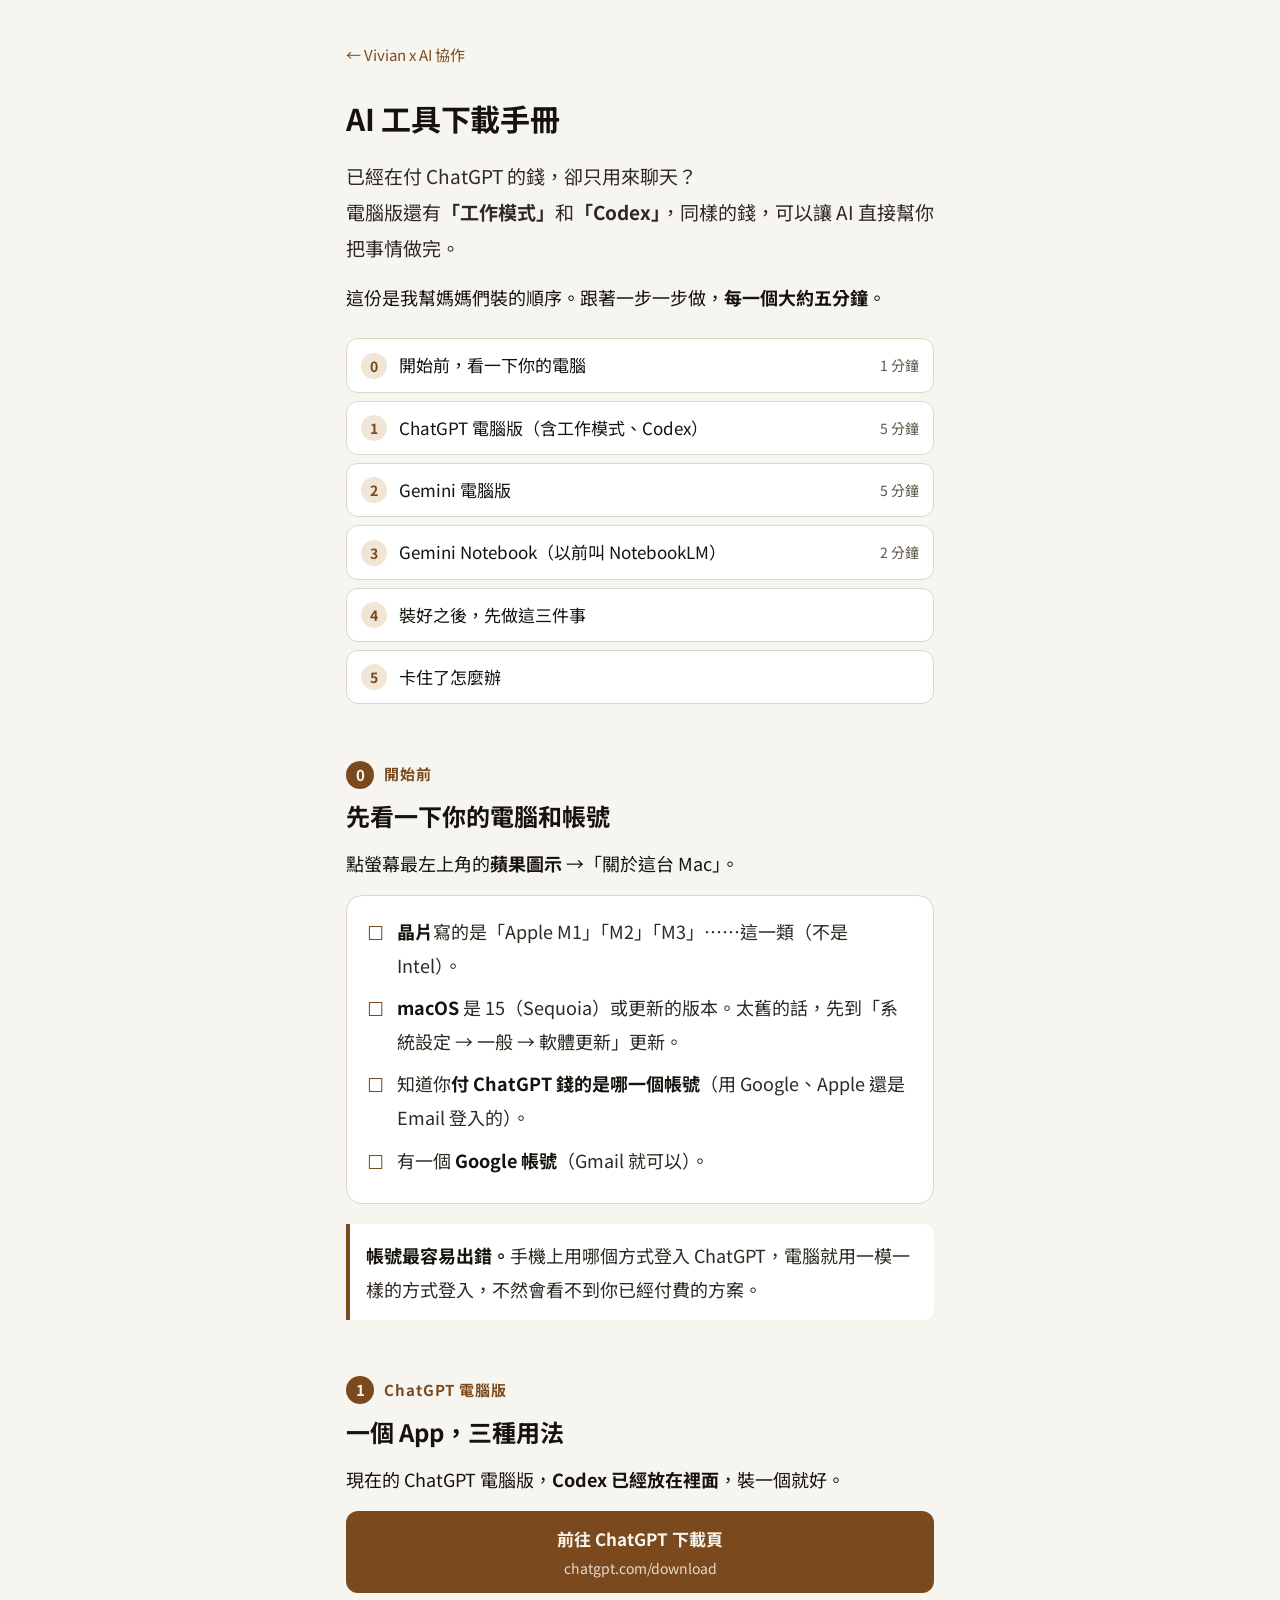
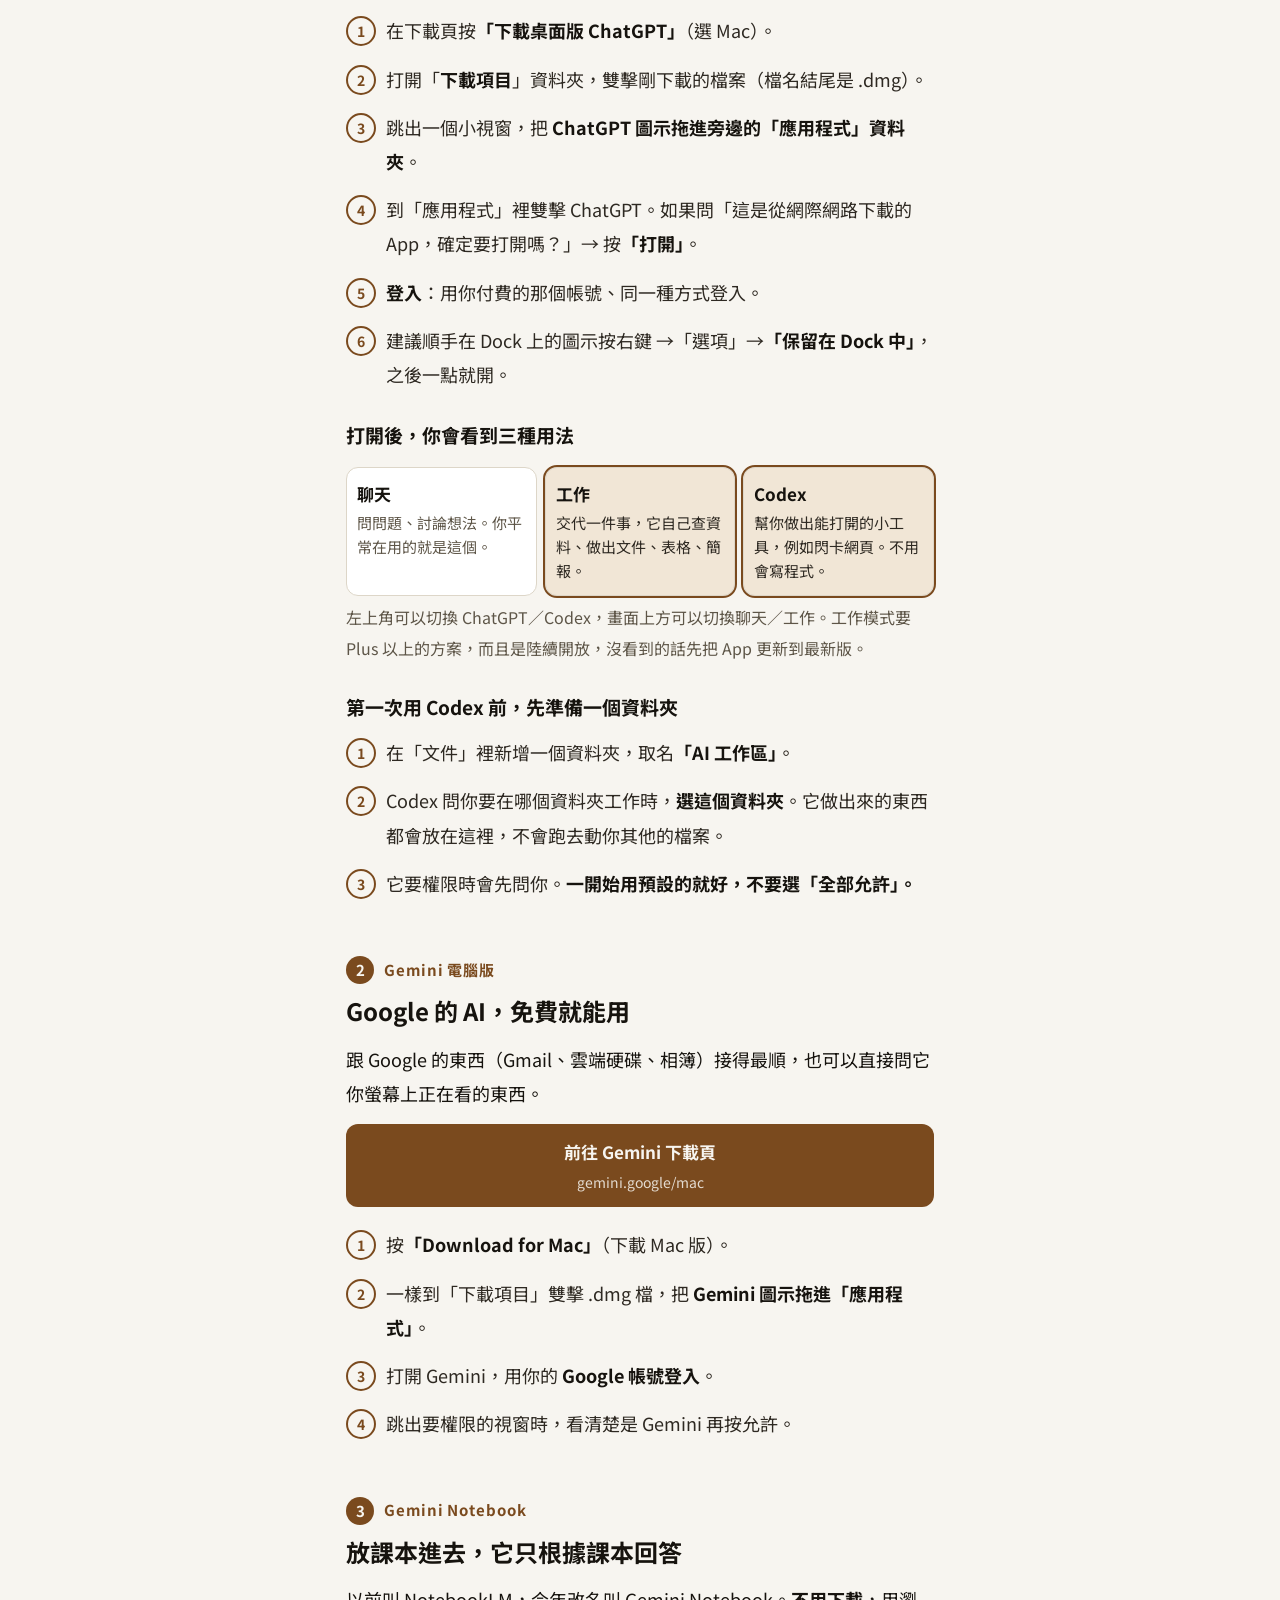
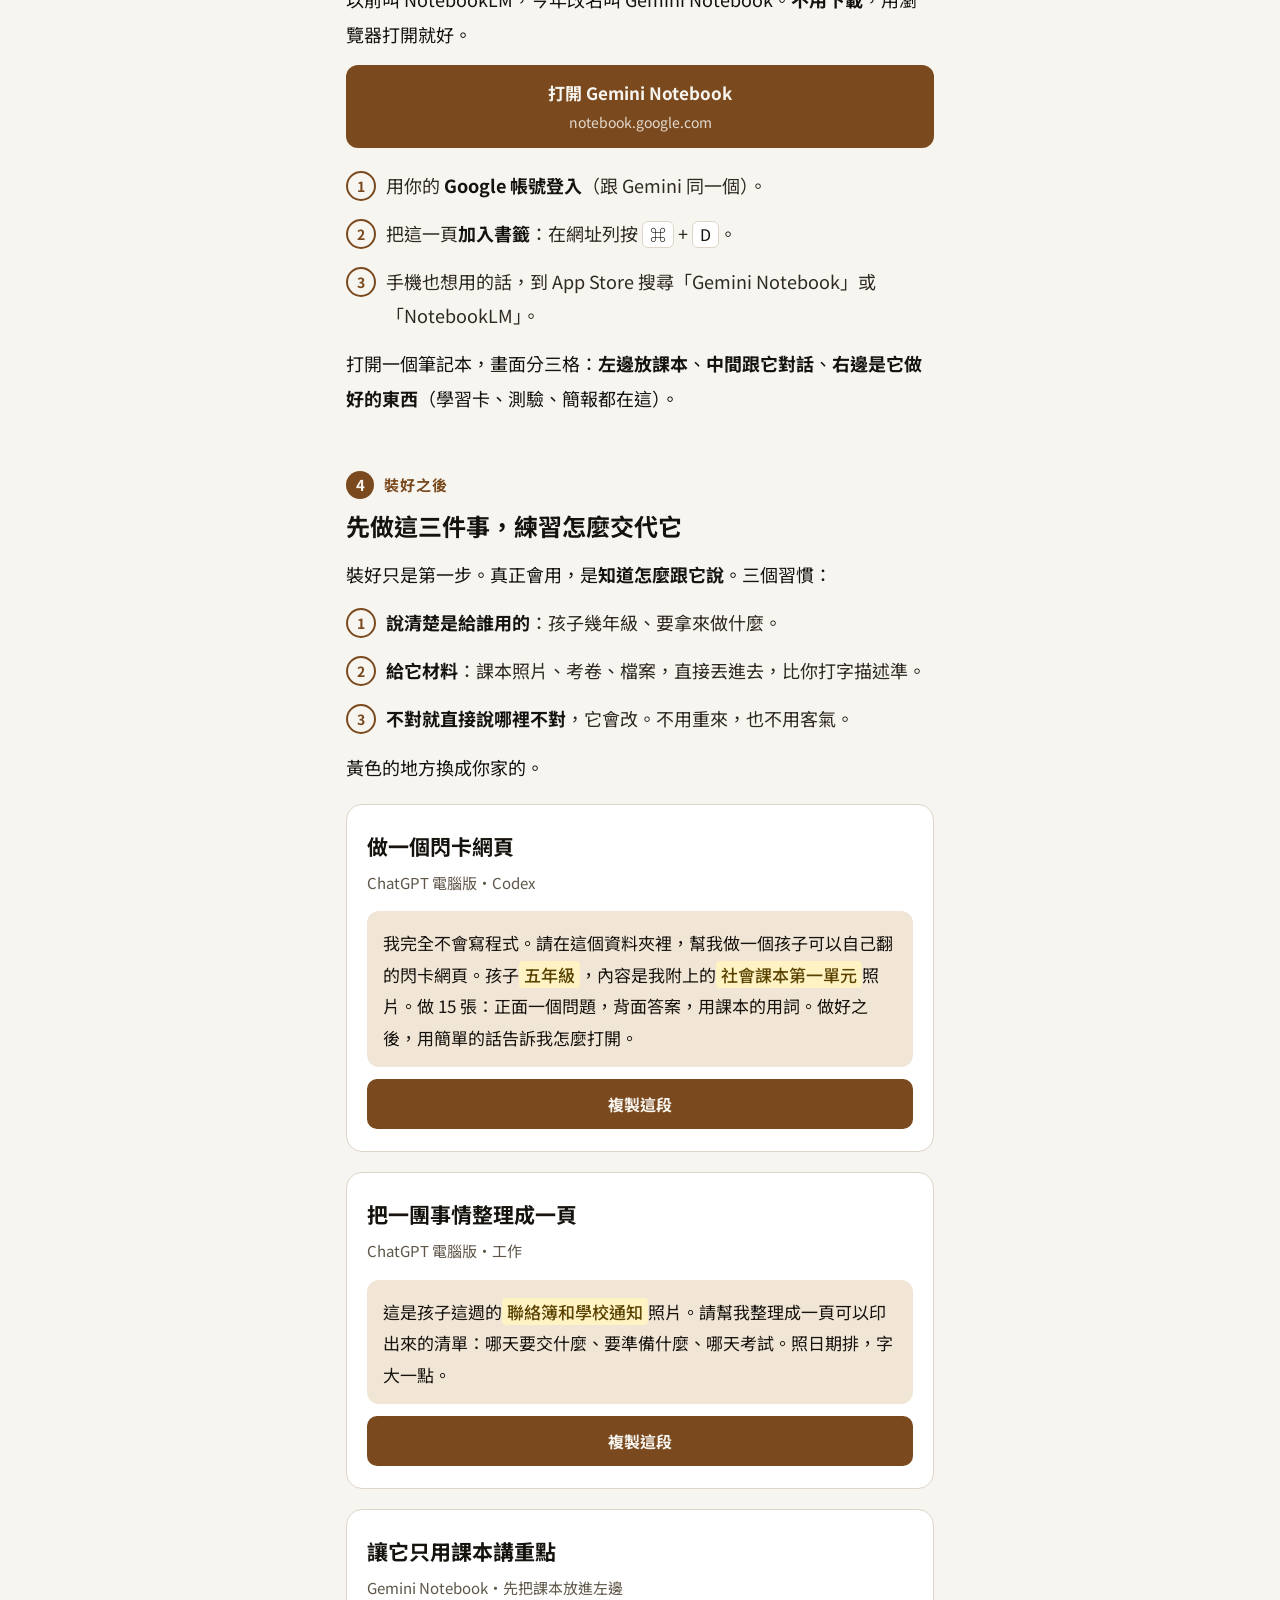
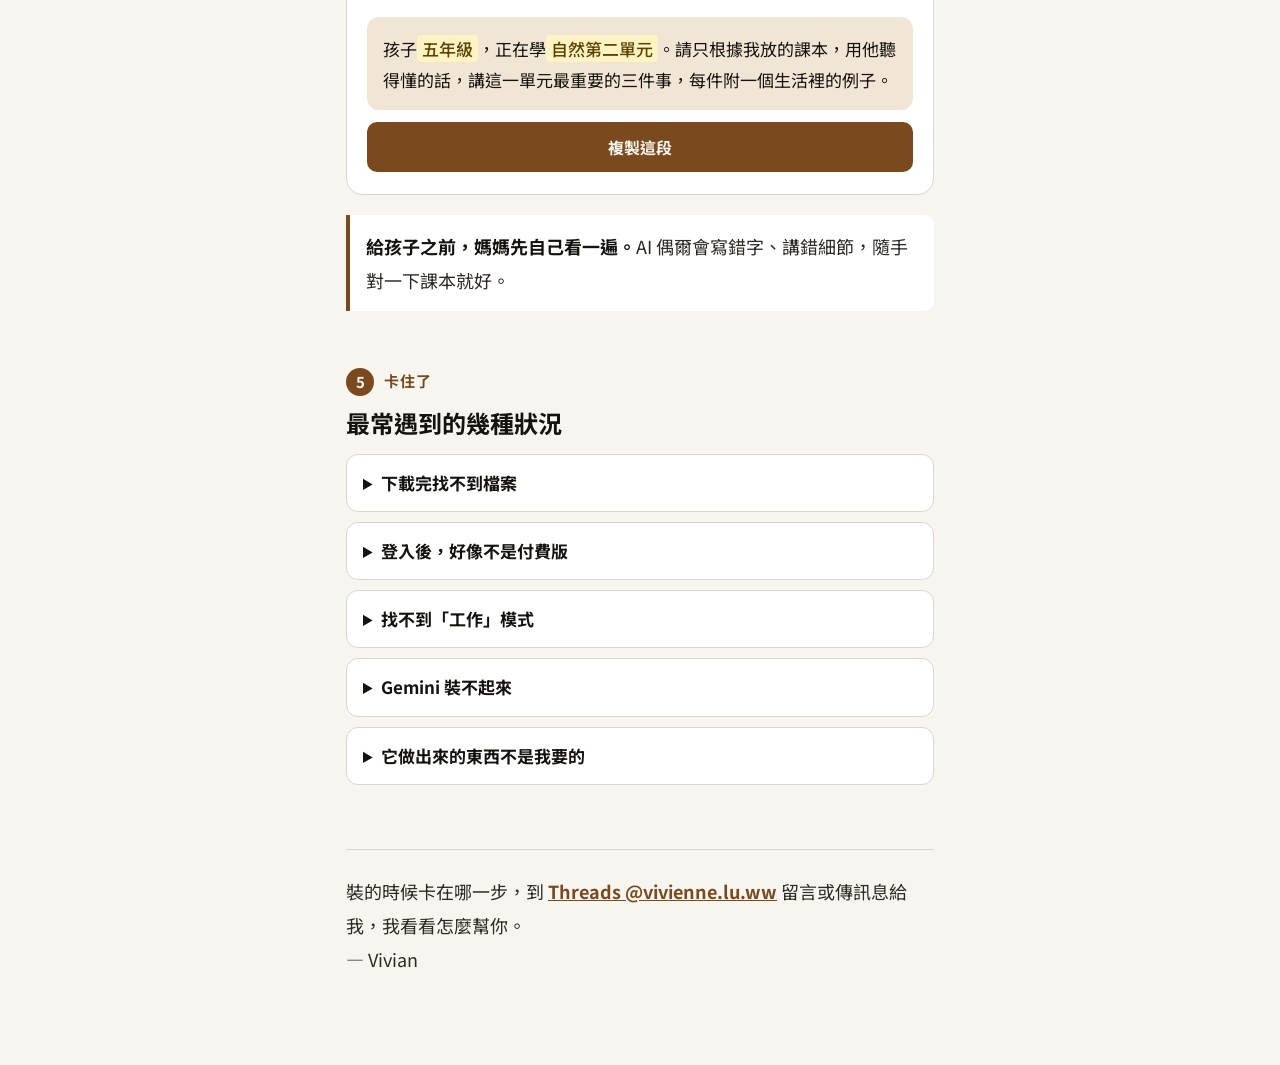
==== ai-setup/index.html @ 81c34aac "AI 工具下載手冊：新頁面，首頁加入口 Co-Authored-By: Claude Opus 5.5 <noreply@anthropic.com>" ====
<!doctype html>
<html lang="zh-Hant">
<head>
<meta charset="utf-8">
<meta name="viewport" content="width=device-width,initial-scale=1">
<title>AI 工具下載手冊</title>
<meta name="description" content="已經訂閱 ChatGPT，卻只用在聊天？一步一步把 ChatGPT 電腦版（工作模式、Codex）、Gemini、Gemini Notebook 裝好，附裝好後第一件可以做的事。">
<link rel="preconnect" href="https://fonts.googleapis.com">
<link rel="preconnect" href="https://fonts.gstatic.com" crossorigin>
<link rel="stylesheet" href="https://fonts.googleapis.com/css2?family=Noto+Sans+TC:wght@400;500;700&display=swap">
<style>
  :root{
    --paper:#F7F5F0; --surface:#FFFFFF; --ink:#16130E; --ink-2:#2E2922;
    --muted:#5E5648; --rule:#DDD6C8; --accent:#7A4A1E; --accent-soft:#F1E6D6;
    --blank:#FFF3C4; --blank-ink:#5A4300;
  }
  @media (prefers-color-scheme: dark){
    :root{ --paper:#14120E; --surface:#1E1B15; --ink:#F4EFE6; --ink-2:#E2DACB;
      --muted:#B3A995; --rule:#3A342A; --accent:#E2AE6E; --accent-soft:#2C251B;
      --blank:#4A3B10; --blank-ink:#FFE7A0; }
  }
  *{box-sizing:border-box}
  body{margin:0;background:var(--paper);color:var(--ink);
    font-family:"Noto Sans TC","PingFang TC",system-ui,sans-serif;
    font-weight:400;font-size:18px;line-height:1.9;-webkit-font-smoothing:antialiased}
  .wrap{max-width:620px;margin:0 auto;padding:36px 16px 88px}
  .back{display:inline-block;font-size:15px;color:var(--accent);text-decoration:none;margin-bottom:28px}

  h1{font-size:30px;font-weight:700;line-height:1.35;margin:0 0 20px;letter-spacing:-.01em}
  p{margin:0 0 14px}
  .lede{font-size:19px;color:var(--ink-2)}

  /* 目錄 */
  .toc{list-style:none;margin:24px 0 0;padding:0;display:grid;gap:8px}
  .toc a{display:flex;gap:12px;align-items:center;text-decoration:none;color:var(--ink);
    background:var(--surface);border:1px solid var(--rule);border-radius:12px;padding:10px 14px;font-size:17px}
  .toc a span{flex:0 0 auto;display:inline-grid;place-items:center;width:26px;height:26px;border-radius:50%;
    background:var(--accent-soft);color:var(--accent);font-size:14px;font-weight:700}
  .toc small{color:var(--muted);font-size:14px;margin-left:auto;white-space:nowrap}

  .part{margin-top:56px;scroll-margin-top:16px}
  .part-label{display:flex;align-items:center;gap:10px;font-size:15px;font-weight:700;
    color:var(--accent);letter-spacing:.06em;margin-bottom:10px}
  .part-label .n{display:inline-grid;place-items:center;width:28px;height:28px;border-radius:50%;
    background:var(--accent);color:var(--paper);font-size:15px;letter-spacing:0}
  h2{font-size:24px;font-weight:700;line-height:1.4;margin:0 0 14px}
  h3{font-size:19px;font-weight:700;margin:26px 0 10px}

  .steps{list-style:none;margin:0;padding:0;counter-reset:s}
  .steps li{position:relative;padding-left:40px;margin-bottom:14px;color:var(--ink-2)}
  .steps li::before{counter-increment:s;content:counter(s);position:absolute;left:0;top:3px;
    width:26px;height:26px;border-radius:50%;border:2px solid var(--accent);color:var(--accent);
    font-size:14px;font-weight:700;display:grid;place-items:center;line-height:1}
  .steps b{color:var(--ink)}
  .key{display:inline-block;background:var(--surface);border:1px solid var(--rule);border-radius:6px;
    padding:0 7px;font-size:16px;line-height:1.6;color:var(--ink)}

  .dl{display:block;text-align:center;text-decoration:none;font-size:17px;font-weight:700;
    color:var(--paper);background:var(--accent);border-radius:12px;padding:12px 14px;margin:6px 0 20px}
  .dl small{display:block;font-weight:400;font-size:14px;opacity:.85}
  .dl:focus-visible{outline:3px solid var(--ink);outline-offset:2px}

  .check{background:var(--surface);border:1px solid var(--rule);border-radius:16px;padding:18px 20px}
  .check ul{margin:0;padding:0;list-style:none}
  .check li{position:relative;padding-left:30px;margin-bottom:8px;color:var(--ink-2)}
  .check li::before{content:"☐";position:absolute;left:0;top:0;color:var(--accent);font-size:19px}
  .check b{color:var(--ink)}

  /* 三種模式 */
  .modes{display:grid;grid-template-columns:repeat(3,1fr);gap:8px;margin:14px 0 6px}
  .modes div{background:var(--surface);border:1px solid var(--rule);border-radius:12px;padding:12px 10px;
    font-size:15px;line-height:1.6;color:var(--muted)}
  .modes b{display:block;font-size:17px;color:var(--ink);margin-bottom:4px}
  .modes .hot{outline:2px solid var(--accent);background:var(--accent-soft);color:var(--ink-2)}
  @media (max-width:520px){ .modes{grid-template-columns:1fr} }

  /* 哪個做什麼 */
  .which{width:100%;border-collapse:collapse;font-size:16px;line-height:1.6;margin-top:6px}
  .which th,.which td{text-align:left;vertical-align:top;padding:10px 8px;border-bottom:1px solid var(--rule)}
  .which th{white-space:nowrap;color:var(--ink);font-weight:700;width:34%}
  .which td{color:var(--ink-2)}

  .task{background:var(--surface);border:1px solid var(--rule);border-radius:16px;padding:22px 20px;margin-top:20px}
  .task h3{margin:0 0 2px;font-size:21px}
  .where{font-size:15px;color:var(--muted);margin:0 0 14px}
  .prompt{background:var(--accent-soft);border-radius:12px;padding:16px 16px 14px;margin:6px 0 0;
    font-size:17px;line-height:1.85;color:var(--ink)}
  .prompt .blank{background:var(--blank);color:var(--blank-ink);border-radius:4px;padding:1px 5px;font-weight:500}
  .copy{display:block;width:100%;margin-top:12px;font:inherit;font-size:16px;font-weight:700;
    color:var(--paper);background:var(--accent);border:0;border-radius:10px;padding:10px 14px;cursor:pointer}
  .copy:focus-visible{outline:3px solid var(--ink);outline-offset:2px}

  .tip{border-left:4px solid var(--accent);background:var(--surface);border-radius:0 10px 10px 0;
    padding:14px 16px;margin-top:20px;color:var(--ink-2)}
  .tip b{color:var(--ink)}

  details{background:var(--surface);border:1px solid var(--rule);border-radius:12px;padding:12px 16px;margin-top:10px}
  summary{cursor:pointer;font-weight:700;color:var(--ink);font-size:17px}
  details p{margin:10px 0 2px;color:var(--ink-2);font-size:17px}

  footer{margin-top:64px;padding-top:24px;border-top:1px solid var(--rule);color:var(--ink-2)}
  footer a{color:var(--accent);font-weight:700}
</style>
</head>
<body>
<div class="wrap">

  <a class="back" href="../">← Vivian x AI 協作</a>

  <h1>AI 工具下載手冊</h1>
  <p class="lede">已經在付 ChatGPT 的錢，卻只用來聊天？<br>電腦版還有<b>「工作模式」</b>和<b>「Codex」</b>，同樣的錢，可以讓 AI 直接幫你把事情做完。</p>
  <p>這份是我幫媽媽們裝的順序。跟著一步一步做，<b>每一個大約五分鐘</b>。</p>

  <ul class="toc">
    <li><a href="#check"><span>0</span>開始前，看一下你的電腦<small>1 分鐘</small></a></li>
    <li><a href="#chatgpt"><span>1</span>ChatGPT 電腦版（含工作模式、Codex）<small>5 分鐘</small></a></li>
    <li><a href="#gemini"><span>2</span>Gemini 電腦版<small>5 分鐘</small></a></li>
    <li><a href="#notebook"><span>3</span>Gemini Notebook（以前叫 NotebookLM）<small>2 分鐘</small></a></li>
    <li><a href="#first"><span>4</span>裝好之後，先做這三件事</a></li>
    <li><a href="#stuck"><span>5</span>卡住了怎麼辦</a></li>
  </ul>

  <!-- 0 -->
  <section class="part" id="check">
    <div class="part-label"><span class="n">0</span>開始前</div>
    <h2>先看一下你的電腦和帳號</h2>
    <p>點螢幕最左上角的<b>蘋果圖示</b> →「關於這台 Mac」。</p>
    <div class="check">
      <ul>
        <li><b>晶片</b>寫的是「Apple M1」「M2」「M3」⋯⋯這一類（不是 Intel）。</li>
        <li><b>macOS</b> 是 15（Sequoia）或更新的版本。太舊的話，先到「系統設定 → 一般 → 軟體更新」更新。</li>
        <li>知道你<b>付 ChatGPT 錢的是哪一個帳號</b>（用 Google、Apple 還是 Email 登入的）。</li>
        <li>有一個 <b>Google 帳號</b>（Gmail 就可以）。</li>
      </ul>
    </div>
    <div class="tip"><b>帳號最容易出錯。</b>手機上用哪個方式登入 ChatGPT，電腦就用一模一樣的方式登入，不然會看不到你已經付費的方案。</div>
  </section>

  <!-- 1 -->
  <section class="part" id="chatgpt">
    <div class="part-label"><span class="n">1</span>ChatGPT 電腦版</div>
    <h2>一個 App，三種用法</h2>
    <p>現在的 ChatGPT 電腦版，<b>Codex 已經放在裡面</b>，裝一個就好。</p>
    <a class="dl" href="https://chatgpt.com/download" target="_blank" rel="noopener">前往 ChatGPT 下載頁<small>chatgpt.com/download</small></a>
    <ol class="steps">
      <li>在下載頁按<b>「下載桌面版 ChatGPT」</b>（選 Mac）。</li>
      <li>打開「<b>下載項目</b>」資料夾，雙擊剛下載的檔案（檔名結尾是 .dmg）。</li>
      <li>跳出一個小視窗，把 <b>ChatGPT 圖示拖進旁邊的「應用程式」資料夾</b>。</li>
      <li>到「應用程式」裡雙擊 ChatGPT。如果問「這是從網際網路下載的 App，確定要打開嗎？」→ 按<b>「打開」</b>。</li>
      <li><b>登入</b>：用你付費的那個帳號、同一種方式登入。</li>
      <li>建議順手在 Dock 上的圖示按右鍵 →「選項」→<b>「保留在 Dock 中」</b>，之後一點就開。</li>
    </ol>

    <h3>打開後，你會看到三種用法</h3>
    <div class="modes">
      <div><b>聊天</b>問問題、討論想法。你平常在用的就是這個。</div>
      <div class="hot"><b>工作</b>交代一件事，它自己查資料、做出文件、表格、簡報。</div>
      <div class="hot"><b>Codex</b>幫你做出能打開的小工具，例如閃卡網頁。不用會寫程式。</div>
    </div>
    <p style="font-size:16px;color:var(--muted)">左上角可以切換 ChatGPT／Codex，畫面上方可以切換聊天／工作。工作模式要 Plus 以上的方案，而且是陸續開放，沒看到的話先把 App 更新到最新版。</p>

    <h3>第一次用 Codex 前，先準備一個資料夾</h3>
    <ol class="steps">
      <li>在「文件」裡新增一個資料夾，取名<b>「AI 工作區」</b>。</li>
      <li>Codex 問你要在哪個資料夾工作時，<b>選這個資料夾</b>。它做出來的東西都會放在這裡，不會跑去動你其他的檔案。</li>
      <li>它要權限時會先問你。<b>一開始用預設的就好，不要選「全部允許」。</b></li>
    </ol>
  </section>

  <!-- 2 -->
  <section class="part" id="gemini">
    <div class="part-label"><span class="n">2</span>Gemini 電腦版</div>
    <h2>Google 的 AI，免費就能用</h2>
    <p>跟 Google 的東西（Gmail、雲端硬碟、相簿）接得最順，也可以直接問它你螢幕上正在看的東西。</p>
    <a class="dl" href="https://gemini.google/mac" target="_blank" rel="noopener">前往 Gemini 下載頁<small>gemini.google/mac</small></a>
    <ol class="steps">
      <li>按<b>「Download for Mac」</b>（下載 Mac 版）。</li>
      <li>一樣到「下載項目」雙擊 .dmg 檔，把 <b>Gemini 圖示拖進「應用程式」</b>。</li>
      <li>打開 Gemini，用你的 <b>Google 帳號登入</b>。</li>
      <li>跳出要權限的視窗時，看清楚是 Gemini 再按允許。</li>
    </ol>
  </section>

  <!-- 3 -->
  <section class="part" id="notebook">
    <div class="part-label"><span class="n">3</span>Gemini Notebook</div>
    <h2>放課本進去，它只根據課本回答</h2>
    <p>以前叫 NotebookLM，今年改名叫 Gemini Notebook。<b>不用下載</b>，用瀏覽器打開就好。</p>
    <a class="dl" href="https://notebook.google.com" target="_blank" rel="noopener">打開 Gemini Notebook<small>notebook.google.com</small></a>
    <ol class="steps">
      <li>用你的 <b>Google 帳號登入</b>（跟 Gemini 同一個）。</li>
      <li>把這一頁<b>加入書籤</b>：在網址列按 <span class="key">⌘</span> + <span class="key">D</span>。</li>
      <li>手機也想用的話，到 App Store 搜尋「Gemini Notebook」或「NotebookLM」。</li>
    </ol>
    <p>打開一個筆記本，畫面分三格：<b>左邊放課本</b>、<b>中間跟它對話</b>、<b>右邊是它做好的東西</b>（學習卡、測驗、簡報都在這）。</p>
  </section>

  <!-- 4 -->
  <section class="part" id="first">
    <div class="part-label"><span class="n">4</span>裝好之後</div>
    <h2>先做這三件事，練習怎麼交代它</h2>
    <p>裝好只是第一步。真正會用，是<b>知道怎麼跟它說</b>。三個習慣：</p>
    <ol class="steps">
      <li><b>說清楚是給誰用的</b>：孩子幾年級、要拿來做什麼。</li>
      <li><b>給它材料</b>：課本照片、考卷、檔案，直接丟進去，比你打字描述準。</li>
      <li><b>不對就直接說哪裡不對</b>，它會改。不用重來，也不用客氣。</li>
    </ol>
    <p>黃色的地方換成你家的。</p>

    <div class="task">
      <h3>做一個閃卡網頁</h3>
      <p class="where">ChatGPT 電腦版・Codex</p>
      <div class="prompt" id="p1">我完全不會寫程式。請在這個資料夾裡，幫我做一個孩子可以自己翻的閃卡網頁。孩子<span class="blank">五年級</span>，內容是我附上的<span class="blank">社會課本第一單元</span>照片。做 15 張：正面一個問題，背面答案，用課本的用詞。做好之後，用簡單的話告訴我怎麼打開。</div>
      <button class="copy" data-for="p1">複製這段</button>
    </div>

    <div class="task">
      <h3>把一團事情整理成一頁</h3>
      <p class="where">ChatGPT 電腦版・工作</p>
      <div class="prompt" id="p2">這是孩子這週的<span class="blank">聯絡簿和學校通知</span>照片。請幫我整理成一頁可以印出來的清單：哪天要交什麼、要準備什麼、哪天考試。照日期排，字大一點。</div>
      <button class="copy" data-for="p2">複製這段</button>
    </div>

    <div class="task">
      <h3>讓它只用課本講重點</h3>
      <p class="where">Gemini Notebook・先把課本放進左邊</p>
      <div class="prompt" id="p3">孩子<span class="blank">五年級</span>，正在學<span class="blank">自然第二單元</span>。請只根據我放的課本，用他聽得懂的話，講這一單元最重要的三件事，每件附一個生活裡的例子。</div>
      <button class="copy" data-for="p3">複製這段</button>
    </div>

    <div class="tip"><b>給孩子之前，媽媽先自己看一遍。</b>AI 偶爾會寫錯字、講錯細節，隨手對一下課本就好。</div>
  </section>

  <!-- 5 -->
  <section class="part" id="stuck">
    <div class="part-label"><span class="n">5</span>卡住了</div>
    <h2>最常遇到的幾種狀況</h2>

    <details>
      <summary>下載完找不到檔案</summary>
      <p>打開 Finder（Dock 最左邊那個笑臉），點左邊的「下載項目」，最上面那個就是。</p>
    </details>
    <details>
      <summary>登入後，好像不是付費版</summary>
      <p>八成是登入方式跟手機不一樣。先登出，用手機上同一種方式（Google／Apple／Email）重新登入。</p>
    </details>
    <details>
      <summary>找不到「工作」模式</summary>
      <p>工作模式要 Plus 以上的方案，而且是一批一批開放。先點螢幕最上方的「ChatGPT」→「檢查更新」，過幾天再看一次。</p>
    </details>
    <details>
      <summary>Gemini 裝不起來</summary>
      <p>回到第 0 步看一下：要 M 系列晶片、macOS 15 以上。不符合的話，先用網頁版 gemini.google.com，功能差不多。</p>
    </details>
    <details>
      <summary>它做出來的東西不是我要的</summary>
      <p>這很正常，不是你不會用。直接跟它說「哪裡不對、你想要什麼樣子」，通常改兩三次就對了。</p>
    </details>
  </section>

  <footer>
    裝的時候卡在哪一步，到 <a href="https://www.threads.com/@vivienne.lu.ww">Threads @vivienne.lu.ww</a> 留言或傳訊息給我，我看看怎麼幫你。<br>— Vivian
  </footer>

</div>
<script>
  document.querySelectorAll('.copy').forEach(function(b){
    b.addEventListener('click',function(){
      var text=document.getElementById(b.dataset.for).textContent.trim();
      var done=function(){b.textContent='已複製，去貼上吧';setTimeout(function(){b.textContent='複製這段'},1800)};
      if(navigator.clipboard){navigator.clipboard.writeText(text).then(done,function(){fallback(text);done()})}
      else{fallback(text);done()}
    });
  });
  function fallback(t){var a=document.createElement('textarea');a.value=t;document.body.appendChild(a);a.select();
    try{document.execCommand('copy')}catch(e){}a.remove()}
</script>
</body>
</html>
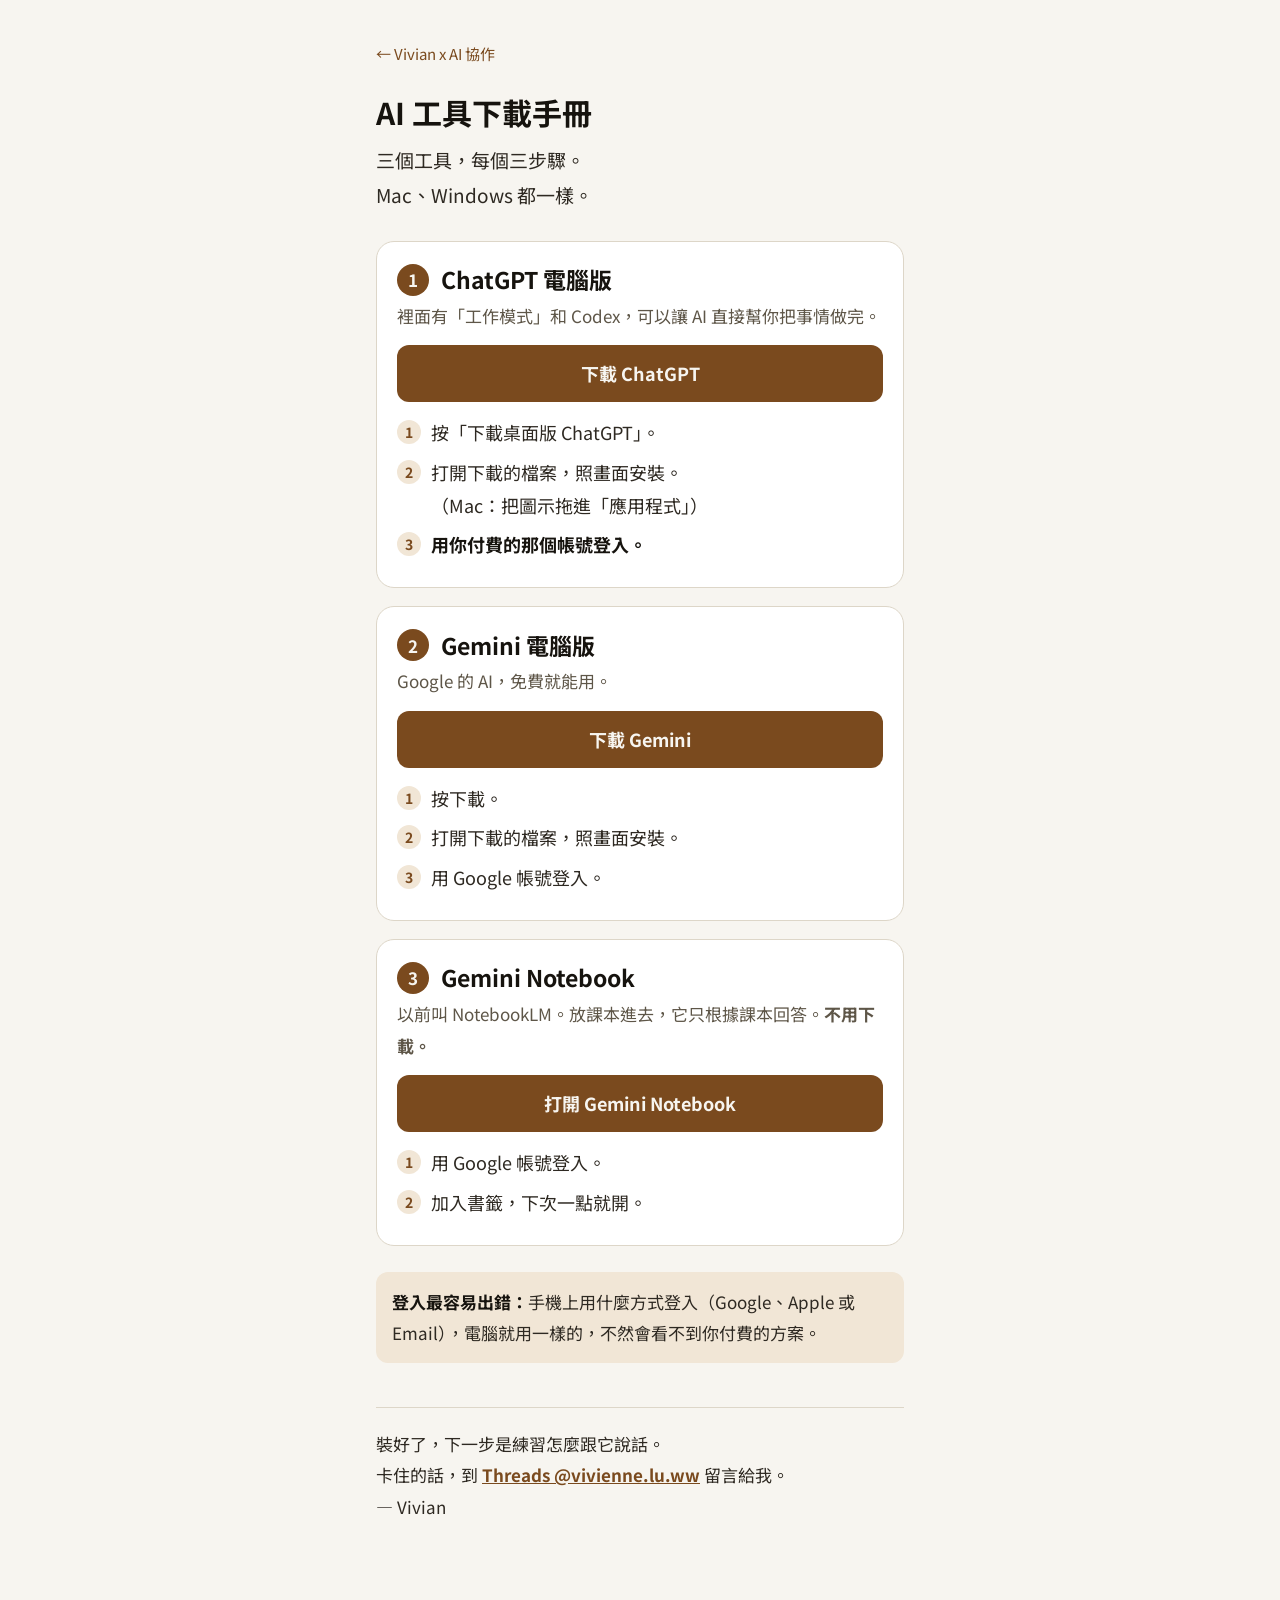
==== commit ac469ed8: "AI 工具下載手冊改成簡單通用版 Co-Authored-By: Claude Opus 5.5 <noreply@anthropic.com>" ====
--- a/ai-setup/index.html
+++ b/ai-setup/index.html
@@ -4,7 +4,7 @@
 <meta charset="utf-8">
 <meta name="viewport" content="width=device-width,initial-scale=1">
 <title>AI 工具下載手冊</title>
-<meta name="description" content="已經訂閱 ChatGPT，卻只用在聊天？一步一步把 ChatGPT 電腦版（工作模式、Codex）、Gemini、Gemini Notebook 裝好，附裝好後第一件可以做的事。">
+<meta name="description" content="三個 AI 工具，每個三步驟裝好：ChatGPT 電腦版、Gemini 電腦版、Gemini Notebook。">
 <link rel="preconnect" href="https://fonts.googleapis.com">
 <link rel="preconnect" href="https://fonts.gstatic.com" crossorigin>
 <link rel="stylesheet" href="https://fonts.googleapis.com/css2?family=Noto+Sans+TC:wght@400;500;700&display=swap">
@@ -12,93 +12,43 @@
   :root{
     --paper:#F7F5F0; --surface:#FFFFFF; --ink:#16130E; --ink-2:#2E2922;
     --muted:#5E5648; --rule:#DDD6C8; --accent:#7A4A1E; --accent-soft:#F1E6D6;
-    --blank:#FFF3C4; --blank-ink:#5A4300;
   }
   @media (prefers-color-scheme: dark){
     :root{ --paper:#14120E; --surface:#1E1B15; --ink:#F4EFE6; --ink-2:#E2DACB;
-      --muted:#B3A995; --rule:#3A342A; --accent:#E2AE6E; --accent-soft:#2C251B;
-      --blank:#4A3B10; --blank-ink:#FFE7A0; }
+      --muted:#B3A995; --rule:#3A342A; --accent:#E2AE6E; --accent-soft:#2C251B; }
   }
   *{box-sizing:border-box}
   body{margin:0;background:var(--paper);color:var(--ink);
     font-family:"Noto Sans TC","PingFang TC",system-ui,sans-serif;
-    font-weight:400;font-size:18px;line-height:1.9;-webkit-font-smoothing:antialiased}
-  .wrap{max-width:620px;margin:0 auto;padding:36px 16px 88px}
-  .back{display:inline-block;font-size:15px;color:var(--accent);text-decoration:none;margin-bottom:28px}
+    font-weight:400;font-size:18px;line-height:1.85;-webkit-font-smoothing:antialiased}
+  .wrap{max-width:560px;margin:0 auto;padding:36px 16px 80px}
+  .back{display:inline-block;font-size:15px;color:var(--accent);text-decoration:none;margin-bottom:24px}
 
-  h1{font-size:30px;font-weight:700;line-height:1.35;margin:0 0 20px;letter-spacing:-.01em}
-  p{margin:0 0 14px}
-  .lede{font-size:19px;color:var(--ink-2)}
+  h1{font-size:30px;font-weight:700;line-height:1.35;margin:0 0 10px}
+  .lede{font-size:19px;color:var(--ink-2);margin:0 0 28px}
 
-  /* 目錄 */
-  .toc{list-style:none;margin:24px 0 0;padding:0;display:grid;gap:8px}
-  .toc a{display:flex;gap:12px;align-items:center;text-decoration:none;color:var(--ink);
-    background:var(--surface);border:1px solid var(--rule);border-radius:12px;padding:10px 14px;font-size:17px}
-  .toc a span{flex:0 0 auto;display:inline-grid;place-items:center;width:26px;height:26px;border-radius:50%;
-    background:var(--accent-soft);color:var(--accent);font-size:14px;font-weight:700}
-  .toc small{color:var(--muted);font-size:14px;margin-left:auto;white-space:nowrap}
+  .tool{background:var(--surface);border:1px solid var(--rule);border-radius:18px;padding:22px 20px 20px;margin-bottom:18px}
+  .head{display:flex;align-items:center;gap:12px;margin-bottom:4px}
+  .num{flex:0 0 auto;display:inline-grid;place-items:center;width:32px;height:32px;border-radius:50%;
+    background:var(--accent);color:var(--paper);font-size:17px;font-weight:700}
+  .tool h2{font-size:23px;font-weight:700;margin:0;line-height:1.3}
+  .what{color:var(--muted);font-size:17px;margin:0 0 14px}
 
-  .part{margin-top:56px;scroll-margin-top:16px}
-  .part-label{display:flex;align-items:center;gap:10px;font-size:15px;font-weight:700;
-    color:var(--accent);letter-spacing:.06em;margin-bottom:10px}
-  .part-label .n{display:inline-grid;place-items:center;width:28px;height:28px;border-radius:50%;
-    background:var(--accent);color:var(--paper);font-size:15px;letter-spacing:0}
-  h2{font-size:24px;font-weight:700;line-height:1.4;margin:0 0 14px}
-  h3{font-size:19px;font-weight:700;margin:26px 0 10px}
+  .dl{display:block;text-align:center;text-decoration:none;font-size:18px;font-weight:700;
+    color:var(--paper);background:var(--accent);border-radius:12px;padding:12px 14px;margin-bottom:14px}
+  .dl:focus-visible{outline:3px solid var(--ink);outline-offset:2px}
 
   .steps{list-style:none;margin:0;padding:0;counter-reset:s}
-  .steps li{position:relative;padding-left:40px;margin-bottom:14px;color:var(--ink-2)}
-  .steps li::before{counter-increment:s;content:counter(s);position:absolute;left:0;top:3px;
-    width:26px;height:26px;border-radius:50%;border:2px solid var(--accent);color:var(--accent);
+  .steps li{position:relative;padding-left:34px;margin-bottom:6px;color:var(--ink-2)}
+  .steps li::before{counter-increment:s;content:counter(s);position:absolute;left:0;top:4px;
+    width:24px;height:24px;border-radius:50%;background:var(--accent-soft);color:var(--accent);
     font-size:14px;font-weight:700;display:grid;place-items:center;line-height:1}
   .steps b{color:var(--ink)}
-  .key{display:inline-block;background:var(--surface);border:1px solid var(--rule);border-radius:6px;
-    padding:0 7px;font-size:16px;line-height:1.6;color:var(--ink)}
 
-  .dl{display:block;text-align:center;text-decoration:none;font-size:17px;font-weight:700;
-    color:var(--paper);background:var(--accent);border-radius:12px;padding:12px 14px;margin:6px 0 20px}
-  .dl small{display:block;font-weight:400;font-size:14px;opacity:.85}
-  .dl:focus-visible{outline:3px solid var(--ink);outline-offset:2px}
+  .note{background:var(--accent-soft);border-radius:12px;padding:14px 16px;margin-top:26px;color:var(--ink-2);font-size:17px}
+  .note b{color:var(--ink)}
 
-  .check{background:var(--surface);border:1px solid var(--rule);border-radius:16px;padding:18px 20px}
-  .check ul{margin:0;padding:0;list-style:none}
-  .check li{position:relative;padding-left:30px;margin-bottom:8px;color:var(--ink-2)}
-  .check li::before{content:"☐";position:absolute;left:0;top:0;color:var(--accent);font-size:19px}
-  .check b{color:var(--ink)}
-
-  /* 三種模式 */
-  .modes{display:grid;grid-template-columns:repeat(3,1fr);gap:8px;margin:14px 0 6px}
-  .modes div{background:var(--surface);border:1px solid var(--rule);border-radius:12px;padding:12px 10px;
-    font-size:15px;line-height:1.6;color:var(--muted)}
-  .modes b{display:block;font-size:17px;color:var(--ink);margin-bottom:4px}
-  .modes .hot{outline:2px solid var(--accent);background:var(--accent-soft);color:var(--ink-2)}
-  @media (max-width:520px){ .modes{grid-template-columns:1fr} }
-
-  /* 哪個做什麼 */
-  .which{width:100%;border-collapse:collapse;font-size:16px;line-height:1.6;margin-top:6px}
-  .which th,.which td{text-align:left;vertical-align:top;padding:10px 8px;border-bottom:1px solid var(--rule)}
-  .which th{white-space:nowrap;color:var(--ink);font-weight:700;width:34%}
-  .which td{color:var(--ink-2)}
-
-  .task{background:var(--surface);border:1px solid var(--rule);border-radius:16px;padding:22px 20px;margin-top:20px}
-  .task h3{margin:0 0 2px;font-size:21px}
-  .where{font-size:15px;color:var(--muted);margin:0 0 14px}
-  .prompt{background:var(--accent-soft);border-radius:12px;padding:16px 16px 14px;margin:6px 0 0;
-    font-size:17px;line-height:1.85;color:var(--ink)}
-  .prompt .blank{background:var(--blank);color:var(--blank-ink);border-radius:4px;padding:1px 5px;font-weight:500}
-  .copy{display:block;width:100%;margin-top:12px;font:inherit;font-size:16px;font-weight:700;
-    color:var(--paper);background:var(--accent);border:0;border-radius:10px;padding:10px 14px;cursor:pointer}
-  .copy:focus-visible{outline:3px solid var(--ink);outline-offset:2px}
-
-  .tip{border-left:4px solid var(--accent);background:var(--surface);border-radius:0 10px 10px 0;
-    padding:14px 16px;margin-top:20px;color:var(--ink-2)}
-  .tip b{color:var(--ink)}
-
-  details{background:var(--surface);border:1px solid var(--rule);border-radius:12px;padding:12px 16px;margin-top:10px}
-  summary{cursor:pointer;font-weight:700;color:var(--ink);font-size:17px}
-  details p{margin:10px 0 2px;color:var(--ink-2);font-size:17px}
-
-  footer{margin-top:64px;padding-top:24px;border-top:1px solid var(--rule);color:var(--ink-2)}
+  footer{margin-top:44px;padding-top:20px;border-top:1px solid var(--rule);color:var(--ink-2);font-size:17px}
   footer a{color:var(--accent);font-weight:700}
 </style>
 </head>
@@ -108,172 +58,47 @@
   <a class="back" href="../">← Vivian x AI 協作</a>
 
   <h1>AI 工具下載手冊</h1>
-  <p class="lede">已經在付 ChatGPT 的錢，卻只用來聊天？<br>電腦版還有<b>「工作模式」</b>和<b>「Codex」</b>，同樣的錢，可以讓 AI 直接幫你把事情做完。</p>
-  <p>這份是我幫媽媽們裝的順序。跟著一步一步做，<b>每一個大約五分鐘</b>。</p>
+  <p class="lede">三個工具，每個三步驟。<br>Mac、Windows 都一樣。</p>
 
-  <ul class="toc">
-    <li><a href="#check"><span>0</span>開始前，看一下你的電腦<small>1 分鐘</small></a></li>
-    <li><a href="#chatgpt"><span>1</span>ChatGPT 電腦版（含工作模式、Codex）<small>5 分鐘</small></a></li>
-    <li><a href="#gemini"><span>2</span>Gemini 電腦版<small>5 分鐘</small></a></li>
-    <li><a href="#notebook"><span>3</span>Gemini Notebook（以前叫 NotebookLM）<small>2 分鐘</small></a></li>
-    <li><a href="#first"><span>4</span>裝好之後，先做這三件事</a></li>
-    <li><a href="#stuck"><span>5</span>卡住了怎麼辦</a></li>
-  </ul>
-
-  <!-- 0 -->
-  <section class="part" id="check">
-    <div class="part-label"><span class="n">0</span>開始前</div>
-    <h2>先看一下你的電腦和帳號</h2>
-    <p>點螢幕最左上角的<b>蘋果圖示</b> →「關於這台 Mac」。</p>
-    <div class="check">
-      <ul>
-        <li><b>晶片</b>寫的是「Apple M1」「M2」「M3」⋯⋯這一類（不是 Intel）。</li>
-        <li><b>macOS</b> 是 15（Sequoia）或更新的版本。太舊的話，先到「系統設定 → 一般 → 軟體更新」更新。</li>
-        <li>知道你<b>付 ChatGPT 錢的是哪一個帳號</b>（用 Google、Apple 還是 Email 登入的）。</li>
-        <li>有一個 <b>Google 帳號</b>（Gmail 就可以）。</li>
-      </ul>
-    </div>
-    <div class="tip"><b>帳號最容易出錯。</b>手機上用哪個方式登入 ChatGPT，電腦就用一模一樣的方式登入，不然會看不到你已經付費的方案。</div>
-  </section>
-
-  <!-- 1 -->
-  <section class="part" id="chatgpt">
-    <div class="part-label"><span class="n">1</span>ChatGPT 電腦版</div>
-    <h2>一個 App，三種用法</h2>
-    <p>現在的 ChatGPT 電腦版，<b>Codex 已經放在裡面</b>，裝一個就好。</p>
-    <a class="dl" href="https://chatgpt.com/download" target="_blank" rel="noopener">前往 ChatGPT 下載頁<small>chatgpt.com/download</small></a>
+  <section class="tool">
+    <div class="head"><span class="num">1</span><h2>ChatGPT 電腦版</h2></div>
+    <p class="what">裡面有「工作模式」和 Codex，可以讓 AI 直接幫你把事情做完。</p>
+    <a class="dl" href="https://chatgpt.com/download" target="_blank" rel="noopener">下載 ChatGPT</a>
     <ol class="steps">
-      <li>在下載頁按<b>「下載桌面版 ChatGPT」</b>（選 Mac）。</li>
-      <li>打開「<b>下載項目</b>」資料夾，雙擊剛下載的檔案（檔名結尾是 .dmg）。</li>
-      <li>跳出一個小視窗，把 <b>ChatGPT 圖示拖進旁邊的「應用程式」資料夾</b>。</li>
-      <li>到「應用程式」裡雙擊 ChatGPT。如果問「這是從網際網路下載的 App，確定要打開嗎？」→ 按<b>「打開」</b>。</li>
-      <li><b>登入</b>：用你付費的那個帳號、同一種方式登入。</li>
-      <li>建議順手在 Dock 上的圖示按右鍵 →「選項」→<b>「保留在 Dock 中」</b>，之後一點就開。</li>
-    </ol>
-
-    <h3>打開後，你會看到三種用法</h3>
-    <div class="modes">
-      <div><b>聊天</b>問問題、討論想法。你平常在用的就是這個。</div>
-      <div class="hot"><b>工作</b>交代一件事，它自己查資料、做出文件、表格、簡報。</div>
-      <div class="hot"><b>Codex</b>幫你做出能打開的小工具，例如閃卡網頁。不用會寫程式。</div>
-    </div>
-    <p style="font-size:16px;color:var(--muted)">左上角可以切換 ChatGPT／Codex，畫面上方可以切換聊天／工作。工作模式要 Plus 以上的方案，而且是陸續開放，沒看到的話先把 App 更新到最新版。</p>
-
-    <h3>第一次用 Codex 前，先準備一個資料夾</h3>
-    <ol class="steps">
-      <li>在「文件」裡新增一個資料夾，取名<b>「AI 工作區」</b>。</li>
-      <li>Codex 問你要在哪個資料夾工作時，<b>選這個資料夾</b>。它做出來的東西都會放在這裡，不會跑去動你其他的檔案。</li>
-      <li>它要權限時會先問你。<b>一開始用預設的就好，不要選「全部允許」。</b></li>
+      <li>按「下載桌面版 ChatGPT」。</li>
+      <li>打開下載的檔案，照畫面安裝。<br>（Mac：把圖示拖進「應用程式」）</li>
+      <li><b>用你付費的那個帳號登入。</b></li>
     </ol>
   </section>
 
-  <!-- 2 -->
-  <section class="part" id="gemini">
-    <div class="part-label"><span class="n">2</span>Gemini 電腦版</div>
-    <h2>Google 的 AI，免費就能用</h2>
-    <p>跟 Google 的東西（Gmail、雲端硬碟、相簿）接得最順，也可以直接問它你螢幕上正在看的東西。</p>
-    <a class="dl" href="https://gemini.google/mac" target="_blank" rel="noopener">前往 Gemini 下載頁<small>gemini.google/mac</small></a>
+  <section class="tool">
+    <div class="head"><span class="num">2</span><h2>Gemini 電腦版</h2></div>
+    <p class="what">Google 的 AI，免費就能用。</p>
+    <a class="dl" href="https://gemini.google/desktop/" target="_blank" rel="noopener">下載 Gemini</a>
     <ol class="steps">
-      <li>按<b>「Download for Mac」</b>（下載 Mac 版）。</li>
-      <li>一樣到「下載項目」雙擊 .dmg 檔，把 <b>Gemini 圖示拖進「應用程式」</b>。</li>
-      <li>打開 Gemini，用你的 <b>Google 帳號登入</b>。</li>
-      <li>跳出要權限的視窗時，看清楚是 Gemini 再按允許。</li>
+      <li>按下載。</li>
+      <li>打開下載的檔案，照畫面安裝。</li>
+      <li>用 Google 帳號登入。</li>
     </ol>
   </section>
 
-  <!-- 3 -->
-  <section class="part" id="notebook">
-    <div class="part-label"><span class="n">3</span>Gemini Notebook</div>
-    <h2>放課本進去，它只根據課本回答</h2>
-    <p>以前叫 NotebookLM，今年改名叫 Gemini Notebook。<b>不用下載</b>，用瀏覽器打開就好。</p>
-    <a class="dl" href="https://notebook.google.com" target="_blank" rel="noopener">打開 Gemini Notebook<small>notebook.google.com</small></a>
+  <section class="tool">
+    <div class="head"><span class="num">3</span><h2>Gemini Notebook</h2></div>
+    <p class="what">以前叫 NotebookLM。放課本進去，它只根據課本回答。<b>不用下載。</b></p>
+    <a class="dl" href="https://notebook.google.com" target="_blank" rel="noopener">打開 Gemini Notebook</a>
     <ol class="steps">
-      <li>用你的 <b>Google 帳號登入</b>（跟 Gemini 同一個）。</li>
-      <li>把這一頁<b>加入書籤</b>：在網址列按 <span class="key">⌘</span> + <span class="key">D</span>。</li>
-      <li>手機也想用的話，到 App Store 搜尋「Gemini Notebook」或「NotebookLM」。</li>
+      <li>用 Google 帳號登入。</li>
+      <li>加入書籤，下次一點就開。</li>
     </ol>
-    <p>打開一個筆記本，畫面分三格：<b>左邊放課本</b>、<b>中間跟它對話</b>、<b>右邊是它做好的東西</b>（學習卡、測驗、簡報都在這）。</p>
   </section>
 
-  <!-- 4 -->
-  <section class="part" id="first">
-    <div class="part-label"><span class="n">4</span>裝好之後</div>
-    <h2>先做這三件事，練習怎麼交代它</h2>
-    <p>裝好只是第一步。真正會用，是<b>知道怎麼跟它說</b>。三個習慣：</p>
-    <ol class="steps">
-      <li><b>說清楚是給誰用的</b>：孩子幾年級、要拿來做什麼。</li>
-      <li><b>給它材料</b>：課本照片、考卷、檔案，直接丟進去，比你打字描述準。</li>
-      <li><b>不對就直接說哪裡不對</b>，它會改。不用重來，也不用客氣。</li>
-    </ol>
-    <p>黃色的地方換成你家的。</p>
-
-    <div class="task">
-      <h3>做一個閃卡網頁</h3>
-      <p class="where">ChatGPT 電腦版・Codex</p>
-      <div class="prompt" id="p1">我完全不會寫程式。請在這個資料夾裡，幫我做一個孩子可以自己翻的閃卡網頁。孩子<span class="blank">五年級</span>，內容是我附上的<span class="blank">社會課本第一單元</span>照片。做 15 張：正面一個問題，背面答案，用課本的用詞。做好之後，用簡單的話告訴我怎麼打開。</div>
-      <button class="copy" data-for="p1">複製這段</button>
-    </div>
-
-    <div class="task">
-      <h3>把一團事情整理成一頁</h3>
-      <p class="where">ChatGPT 電腦版・工作</p>
-      <div class="prompt" id="p2">這是孩子這週的<span class="blank">聯絡簿和學校通知</span>照片。請幫我整理成一頁可以印出來的清單：哪天要交什麼、要準備什麼、哪天考試。照日期排，字大一點。</div>
-      <button class="copy" data-for="p2">複製這段</button>
-    </div>
-
-    <div class="task">
-      <h3>讓它只用課本講重點</h3>
-      <p class="where">Gemini Notebook・先把課本放進左邊</p>
-      <div class="prompt" id="p3">孩子<span class="blank">五年級</span>，正在學<span class="blank">自然第二單元</span>。請只根據我放的課本，用他聽得懂的話，講這一單元最重要的三件事，每件附一個生活裡的例子。</div>
-      <button class="copy" data-for="p3">複製這段</button>
-    </div>
-
-    <div class="tip"><b>給孩子之前，媽媽先自己看一遍。</b>AI 偶爾會寫錯字、講錯細節，隨手對一下課本就好。</div>
-  </section>
-
-  <!-- 5 -->
-  <section class="part" id="stuck">
-    <div class="part-label"><span class="n">5</span>卡住了</div>
-    <h2>最常遇到的幾種狀況</h2>
-
-    <details>
-      <summary>下載完找不到檔案</summary>
-      <p>打開 Finder（Dock 最左邊那個笑臉），點左邊的「下載項目」，最上面那個就是。</p>
-    </details>
-    <details>
-      <summary>登入後，好像不是付費版</summary>
-      <p>八成是登入方式跟手機不一樣。先登出，用手機上同一種方式（Google／Apple／Email）重新登入。</p>
-    </details>
-    <details>
-      <summary>找不到「工作」模式</summary>
-      <p>工作模式要 Plus 以上的方案，而且是一批一批開放。先點螢幕最上方的「ChatGPT」→「檢查更新」，過幾天再看一次。</p>
-    </details>
-    <details>
-      <summary>Gemini 裝不起來</summary>
-      <p>回到第 0 步看一下：要 M 系列晶片、macOS 15 以上。不符合的話，先用網頁版 gemini.google.com，功能差不多。</p>
-    </details>
-    <details>
-      <summary>它做出來的東西不是我要的</summary>
-      <p>這很正常，不是你不會用。直接跟它說「哪裡不對、你想要什麼樣子」，通常改兩三次就對了。</p>
-    </details>
-  </section>
+  <div class="note"><b>登入最容易出錯：</b>手機上用什麼方式登入（Google、Apple 或 Email），電腦就用一樣的，不然會看不到你付費的方案。</div>
 
   <footer>
-    裝的時候卡在哪一步，到 <a href="https://www.threads.com/@vivienne.lu.ww">Threads @vivienne.lu.ww</a> 留言或傳訊息給我，我看看怎麼幫你。<br>— Vivian
+    裝好了，下一步是練習怎麼跟它說話。<br>
+    卡住的話，到 <a href="https://www.threads.com/@vivienne.lu.ww">Threads @vivienne.lu.ww</a> 留言給我。<br>— Vivian
   </footer>
 
 </div>
-<script>
-  document.querySelectorAll('.copy').forEach(function(b){
-    b.addEventListener('click',function(){
-      var text=document.getElementById(b.dataset.for).textContent.trim();
-      var done=function(){b.textContent='已複製，去貼上吧';setTimeout(function(){b.textContent='複製這段'},1800)};
-      if(navigator.clipboard){navigator.clipboard.writeText(text).then(done,function(){fallback(text);done()})}
-      else{fallback(text);done()}
-    });
-  });
-  function fallback(t){var a=document.createElement('textarea');a.value=t;document.body.appendChild(a);a.select();
-    try{document.execCommand('copy')}catch(e){}a.remove()}
-</script>
 </body>
 </html>
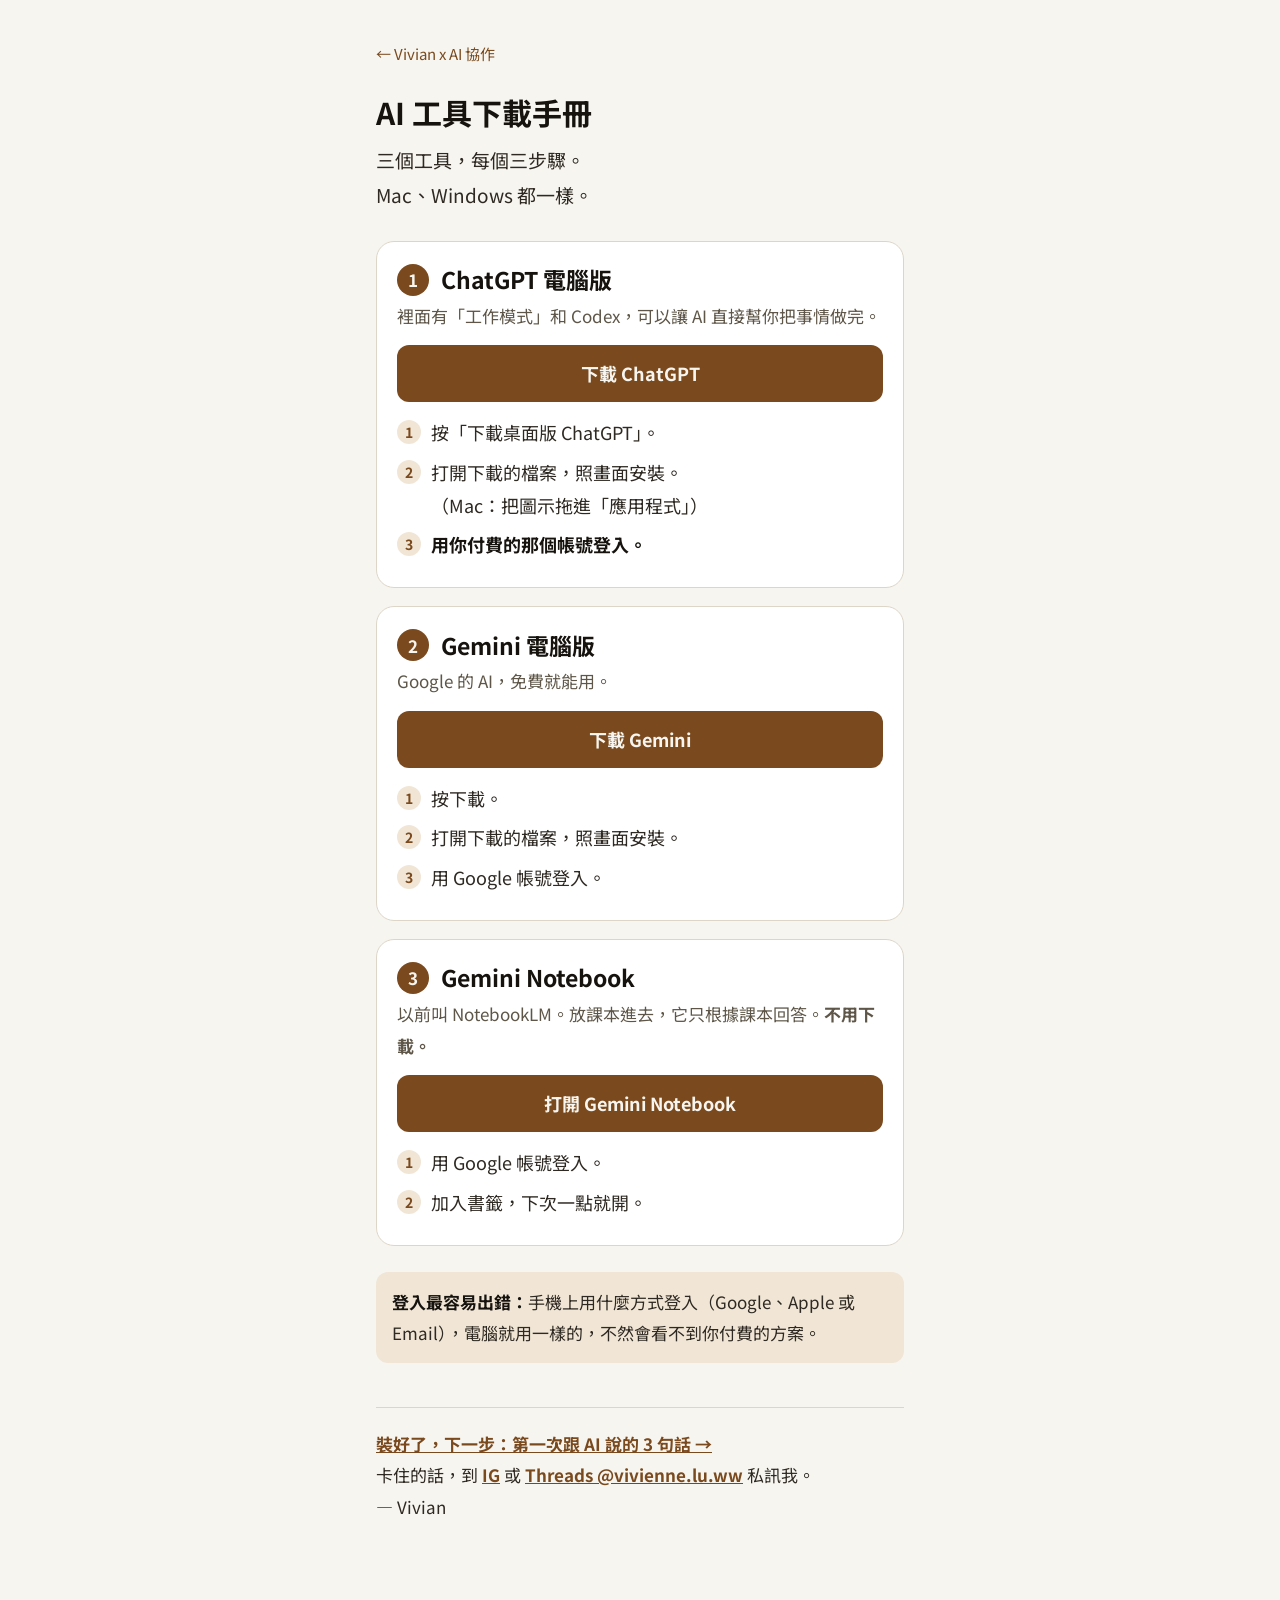
==== commit 26ea000e: "新增「第一次跟 AI 說的 3 句話」頁，手冊結尾接過去、聯絡改 IG 或 Threads 私訊 Co-Authored-By: Claude Opus 5.5 <noreply@anthropic." ====
--- a/ai-setup/index.html
+++ b/ai-setup/index.html
@@ -5,6 +5,10 @@
 <meta name="viewport" content="width=device-width,initial-scale=1">
 <title>AI 工具下載手冊</title>
 <meta name="description" content="三個 AI 工具，每個三步驟裝好：ChatGPT 電腦版、Gemini 電腦版、Gemini Notebook。">
+<link rel="icon" href="../favicon.svg" type="image/svg+xml">
+<link rel="icon" href="../favicon-32.png" sizes="32x32" type="image/png">
+<link rel="apple-touch-icon" href="../apple-touch-icon.png">
+<link rel="manifest" href="../site.webmanifest">
 <link rel="preconnect" href="https://fonts.googleapis.com">
 <link rel="preconnect" href="https://fonts.gstatic.com" crossorigin>
 <link rel="stylesheet" href="https://fonts.googleapis.com/css2?family=Noto+Sans+TC:wght@400;500;700&display=swap">
@@ -95,8 +99,8 @@
   <div class="note"><b>登入最容易出錯：</b>手機上用什麼方式登入（Google、Apple 或 Email），電腦就用一樣的，不然會看不到你付費的方案。</div>
 
   <footer>
-    裝好了，下一步是練習怎麼跟它說話。<br>
-    卡住的話，到 <a href="https://www.threads.com/@vivienne.lu.ww">Threads @vivienne.lu.ww</a> 留言給我。<br>— Vivian
+    <a href="../first-words/">裝好了，下一步：第一次跟 AI 說的 3 句話 →</a><br>
+    卡住的話，到 <a href="https://www.instagram.com/vivienne.lu.ww/">IG</a> 或 <a href="https://www.threads.com/@vivienne.lu.ww">Threads @vivienne.lu.ww</a> 私訊我。<br>— Vivian
   </footer>
 
 </div>
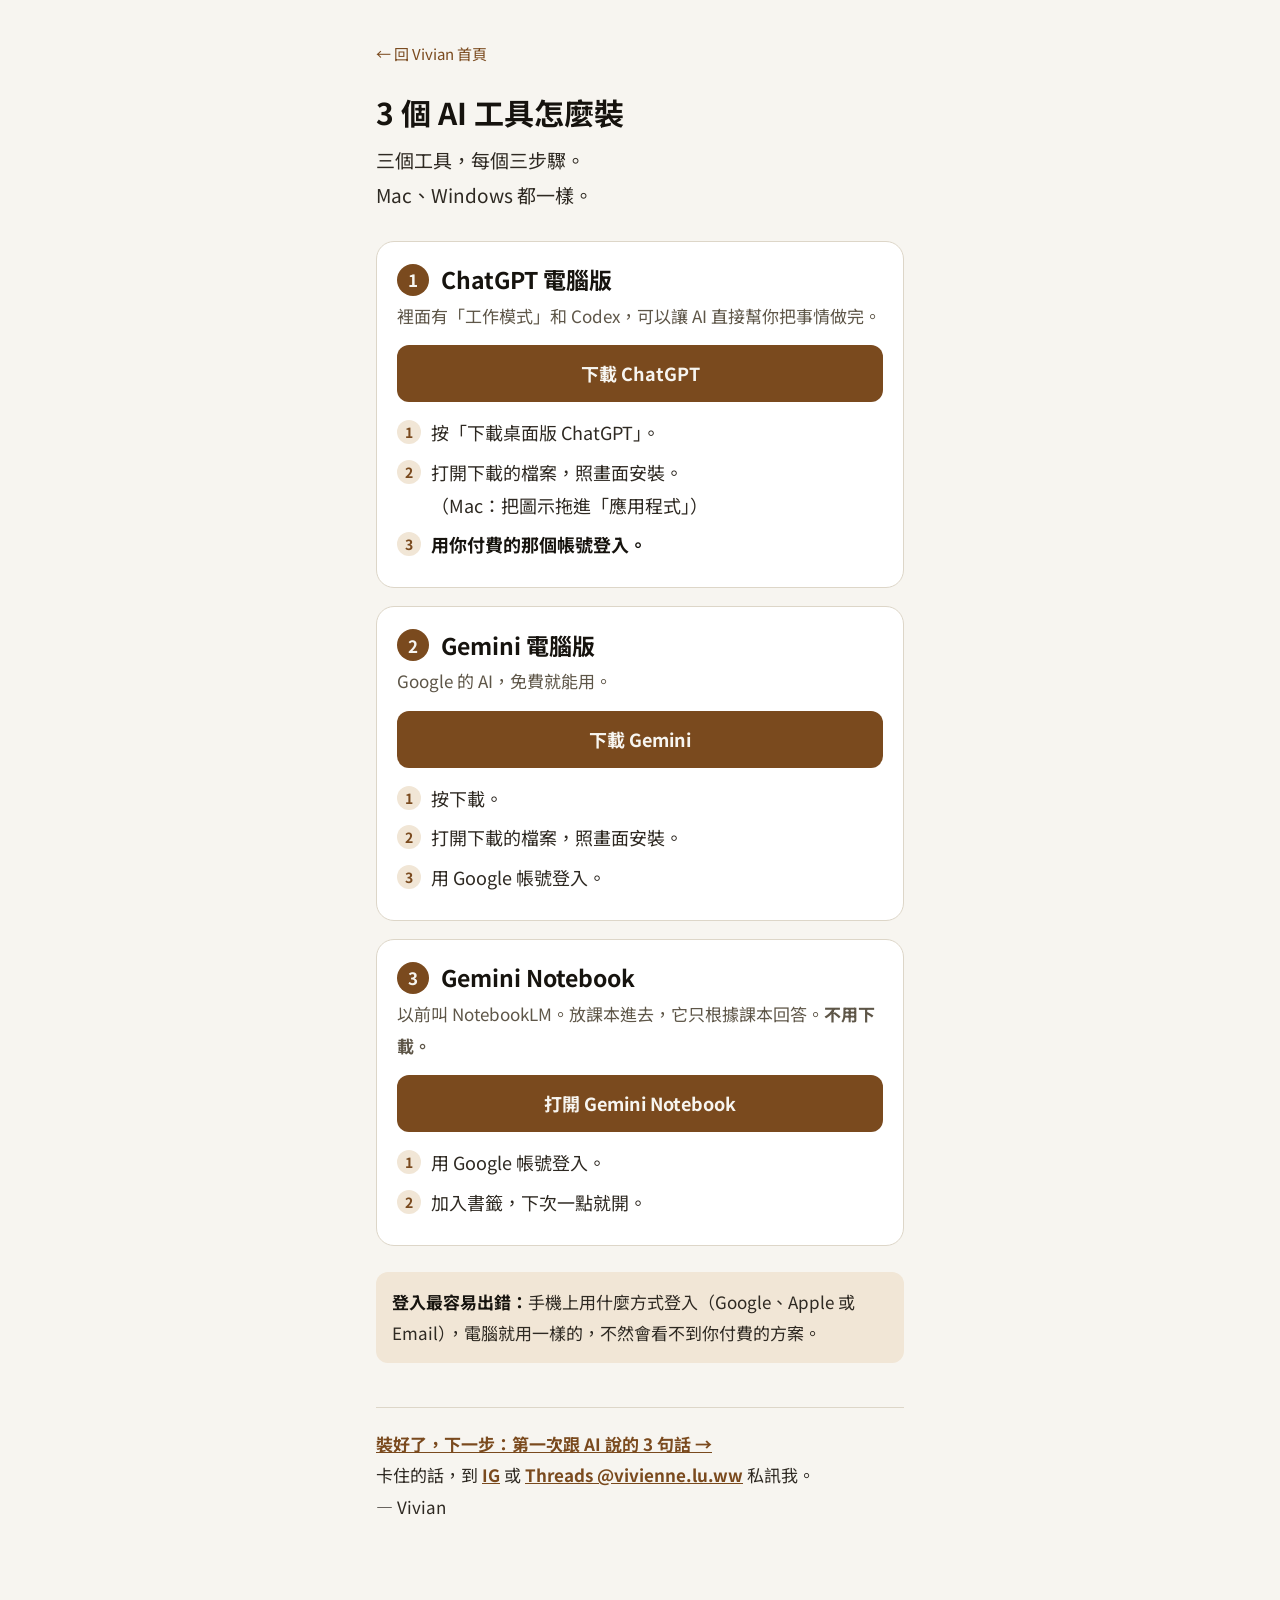
==== commit a0376e4c: "子頁標題對齊首頁卡片名稱，返回連結改成「回 Vivian 首頁」 Co-Authored-By: Claude Opus 5.5 <noreply@anthropic.com>" ====
--- a/ai-setup/index.html
+++ b/ai-setup/index.html
@@ -3,7 +3,7 @@
 <head>
 <meta charset="utf-8">
 <meta name="viewport" content="width=device-width,initial-scale=1">
-<title>AI 工具下載手冊</title>
+<title>3 個 AI 工具怎麼裝</title>
 <meta name="description" content="三個 AI 工具，每個三步驟裝好：ChatGPT 電腦版、Gemini 電腦版、Gemini Notebook。">
 <link rel="icon" href="../favicon.svg" type="image/svg+xml">
 <link rel="icon" href="../favicon-32.png" sizes="32x32" type="image/png">
@@ -59,9 +59,9 @@
 <body>
 <div class="wrap">
 
-  <a class="back" href="../">← Vivian x AI 協作</a>
+  <a class="back" href="../">← 回 Vivian 首頁</a>
 
-  <h1>AI 工具下載手冊</h1>
+  <h1>3 個 AI 工具怎麼裝</h1>
   <p class="lede">三個工具，每個三步驟。<br>Mac、Windows 都一樣。</p>
 
   <section class="tool">
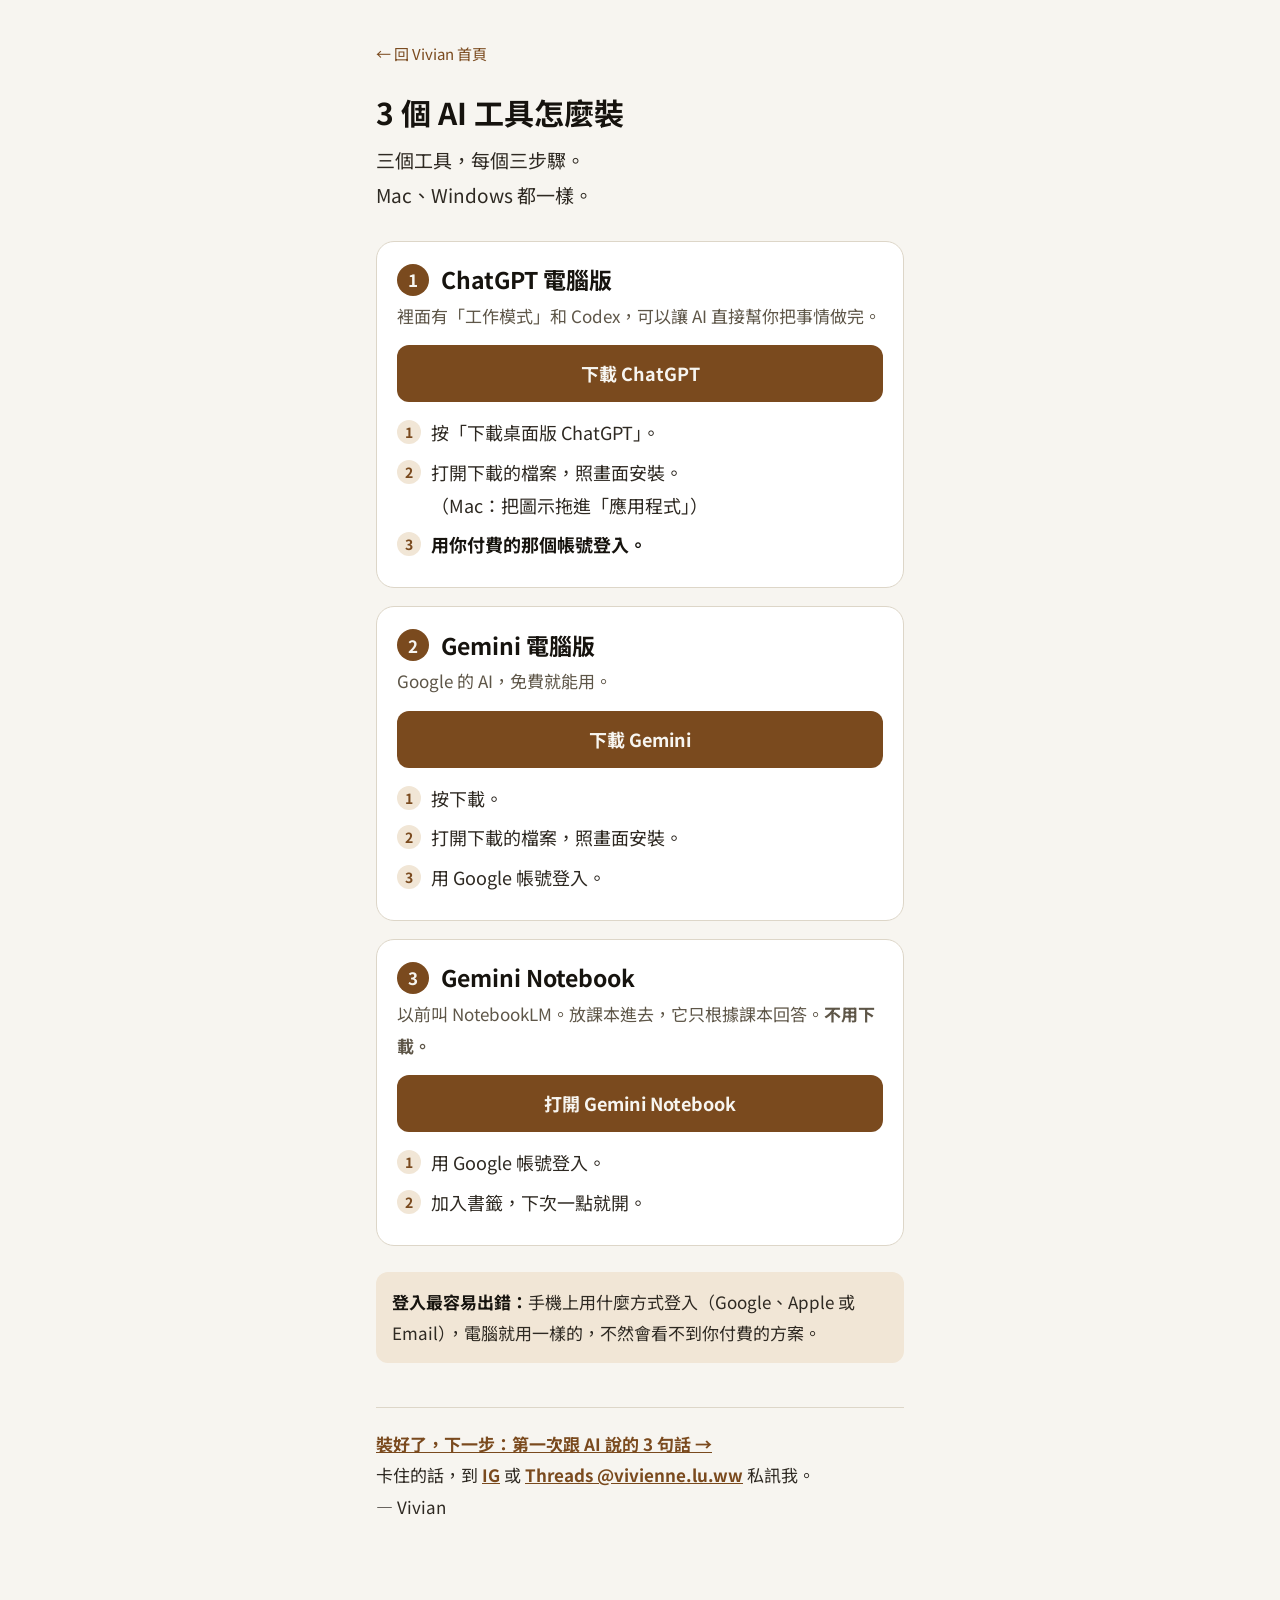
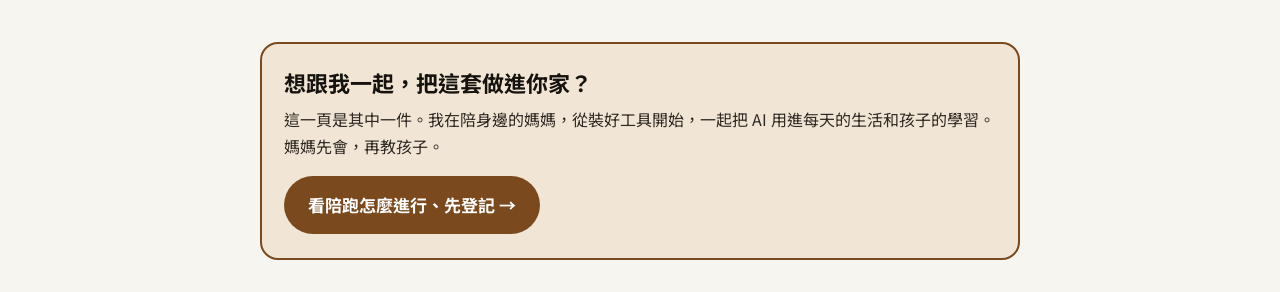
==== commit a44cf2a7: "每個單頁加陪跑入口；首頁陪跑連結改成按鈕 Co-Authored-By: Claude Opus 5.5 <noreply@anthropic.com>" ====
--- a/ai-setup/index.html
+++ b/ai-setup/index.html
@@ -104,5 +104,20 @@
   </footer>
 
 </div>
+<!-- 陪跑入口（每個單頁都有） -->
+<style>
+.vjoin{max-width:760px;margin:40px auto 32px;padding:24px 22px;border-radius:18px;border:2px solid var(--accent,#7A4A1E);background:var(--accent-soft,#F1E6D6);color:var(--ink,#16130E);font-family:inherit;box-sizing:border-box;width:calc(100% - 32px)}
+.vjoin h2{margin:0 0 8px;font-size:22px;line-height:1.35}
+.vjoin p{margin:0 0 16px;font-size:16px;line-height:1.7;color:var(--ink-2,#2E2922)}
+.vjoin a{display:inline-block;padding:13px 24px;border-radius:999px;background:var(--accent,#7A4A1E);color:#fff;font-size:17px;font-weight:700;text-decoration:none}
+.vjoin a:hover{filter:brightness(.92)}
+@media (prefers-color-scheme:dark){.vjoin a{color:#111}}
+@media print{.vjoin{display:none}}
+</style>
+<section class="vjoin" aria-label="陪跑">
+  <h2>想跟我一起，把這套做進你家？</h2>
+  <p>這一頁是其中一件。我在陪身邊的媽媽，從裝好工具開始，一起把 AI 用進每天的生活和孩子的學習。媽媽先會，再教孩子。</p>
+  <a href="https://viviennelu712.github.io/#join">看陪跑怎麼進行、先登記 →</a>
+</section>
 </body>
 </html>
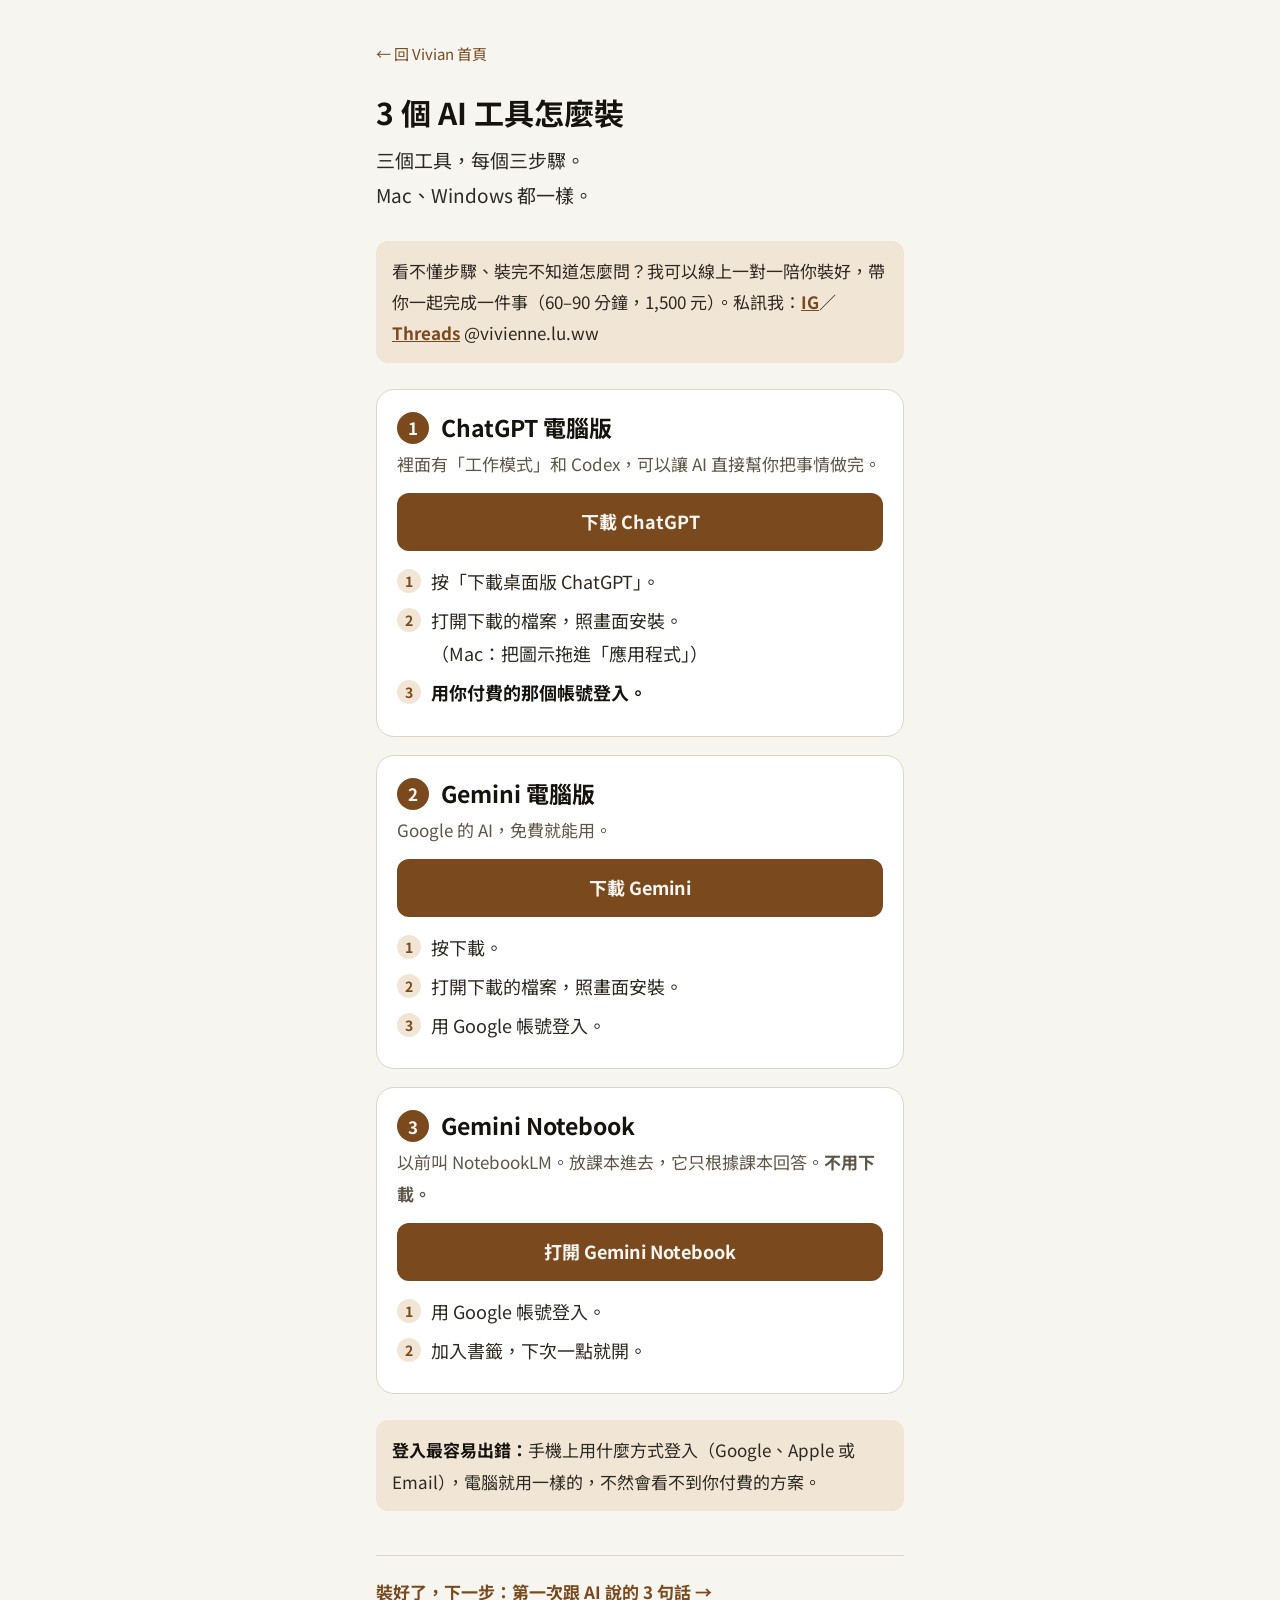
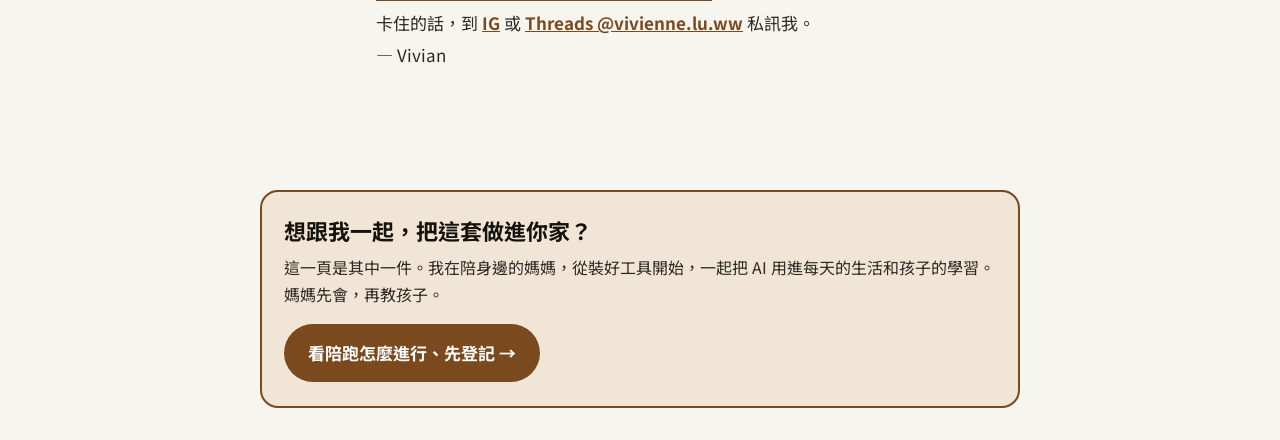
==== commit 4a23837b: "AI 工具手冊頁加一對一裝好場 Co-Authored-By: Claude Opus 5.5 <noreply@anthropic.com>" ====
--- a/ai-setup/index.html
+++ b/ai-setup/index.html
@@ -63,6 +63,7 @@
 
   <h1>3 個 AI 工具怎麼裝</h1>
   <p class="lede">三個工具，每個三步驟。<br>Mac、Windows 都一樣。</p>
+  <p class="note" style="margin:0 0 26px">看不懂步驟、裝完不知道怎麼問？我可以線上一對一陪你裝好，帶你一起完成一件事（60–90 分鐘，1,500 元）。私訊我：<a href="https://www.instagram.com/vivienne.lu.ww/" style="color:var(--accent);font-weight:700">IG</a>／<a href="https://www.threads.com/@vivienne.lu.ww" style="color:var(--accent);font-weight:700">Threads</a> @vivienne.lu.ww</p>
 
   <section class="tool">
     <div class="head"><span class="num">1</span><h2>ChatGPT 電腦版</h2></div>
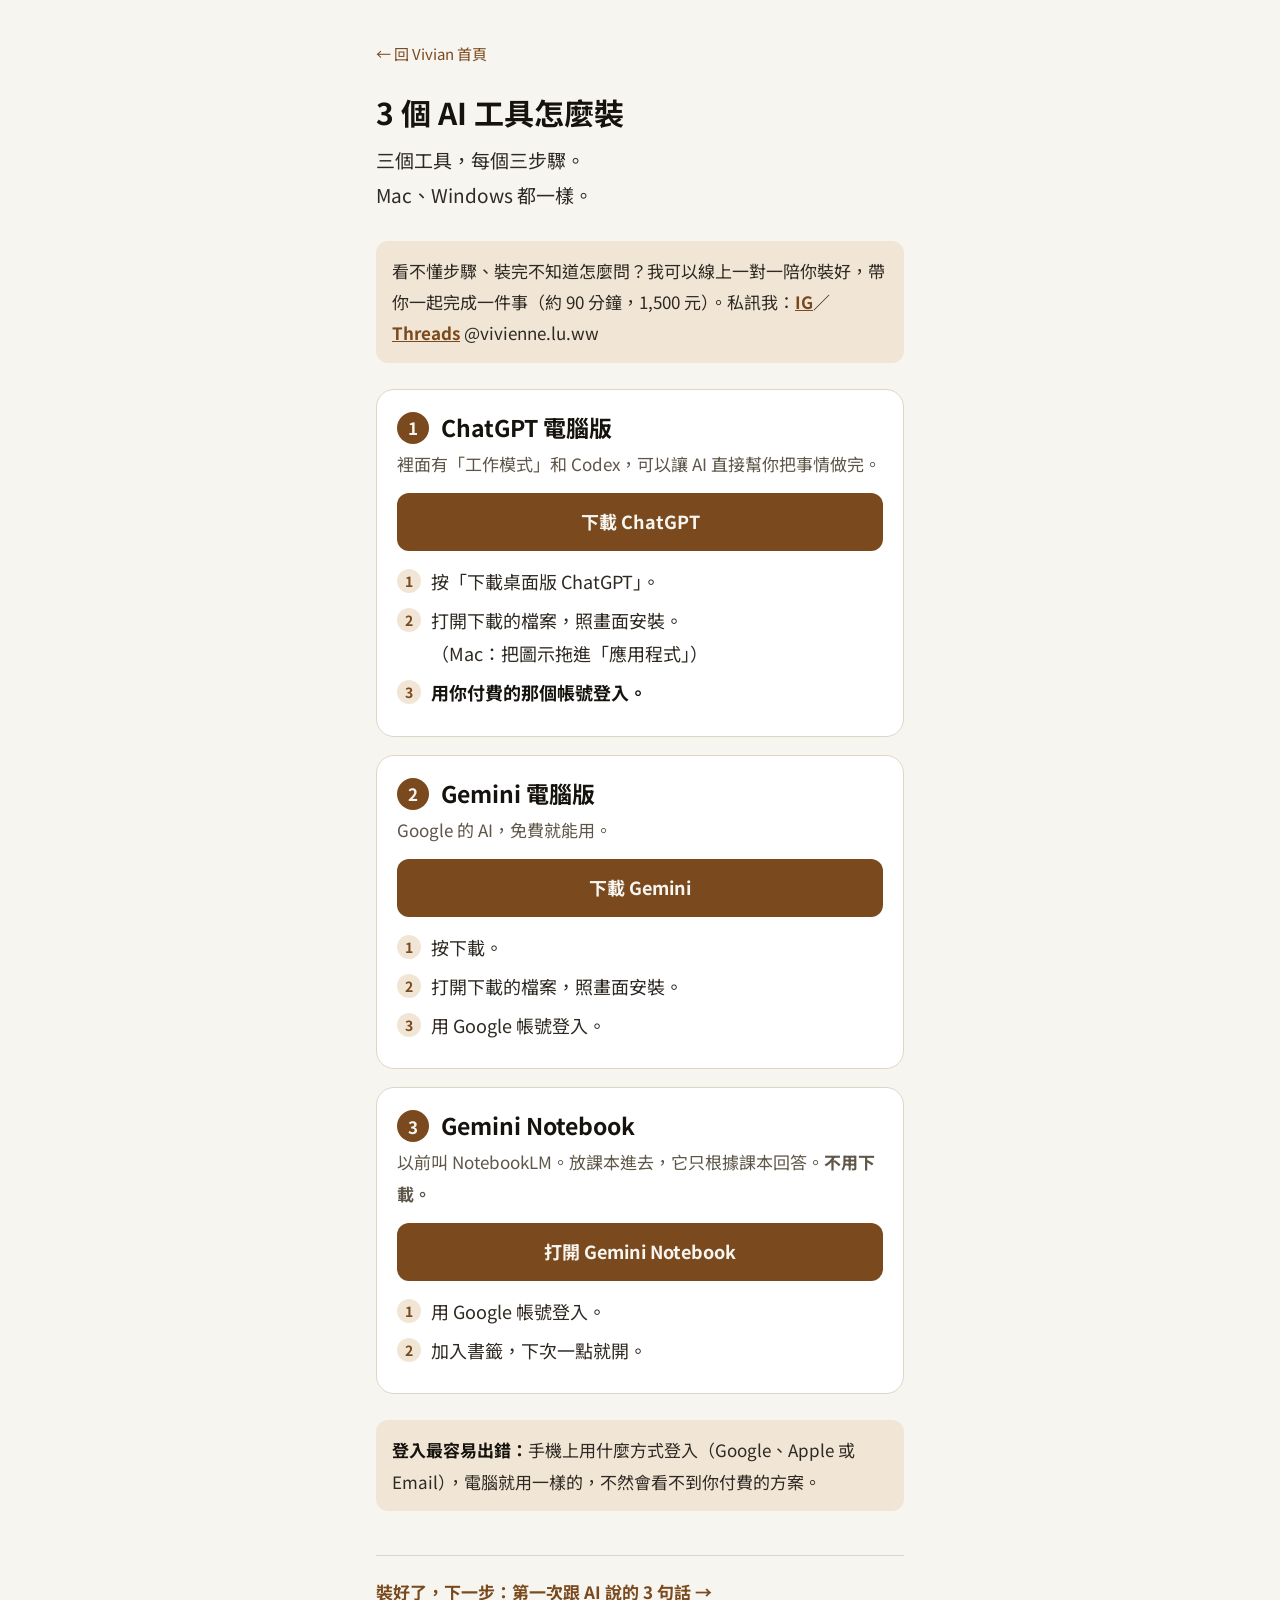
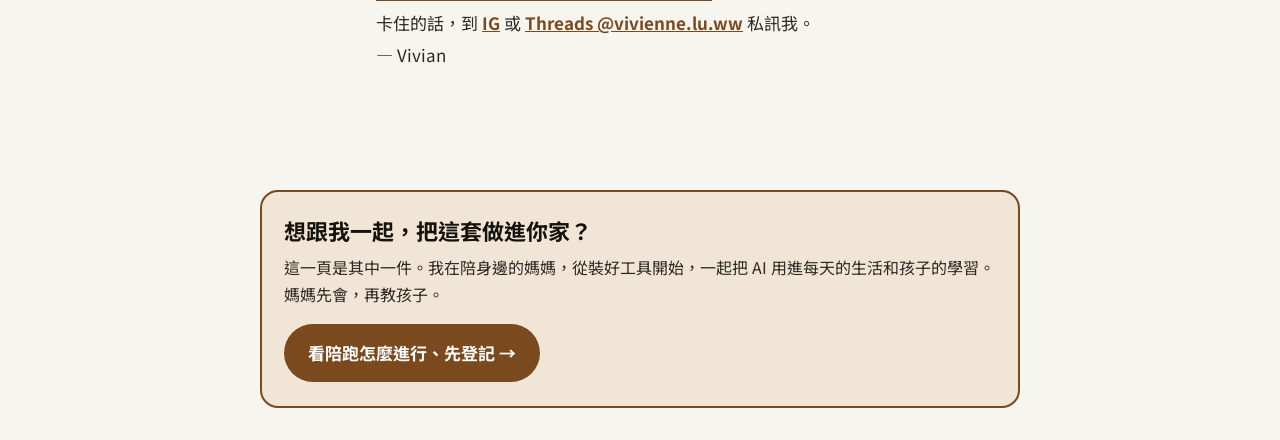
==== commit 6153bf54: "一對一改寫「約 90 分鐘」，補上一週後也可以問 Co-Authored-By: Claude Opus 5.5 <noreply@anthropic.com>" ====
--- a/ai-setup/index.html
+++ b/ai-setup/index.html
@@ -63,7 +63,7 @@
 
   <h1>3 個 AI 工具怎麼裝</h1>
   <p class="lede">三個工具，每個三步驟。<br>Mac、Windows 都一樣。</p>
-  <p class="note" style="margin:0 0 26px">看不懂步驟、裝完不知道怎麼問？我可以線上一對一陪你裝好，帶你一起完成一件事（60–90 分鐘，1,500 元）。私訊我：<a href="https://www.instagram.com/vivienne.lu.ww/" style="color:var(--accent);font-weight:700">IG</a>／<a href="https://www.threads.com/@vivienne.lu.ww" style="color:var(--accent);font-weight:700">Threads</a> @vivienne.lu.ww</p>
+  <p class="note" style="margin:0 0 26px">看不懂步驟、裝完不知道怎麼問？我可以線上一對一陪你裝好，帶你一起完成一件事（約 90 分鐘，1,500 元）。私訊我：<a href="https://www.instagram.com/vivienne.lu.ww/" style="color:var(--accent);font-weight:700">IG</a>／<a href="https://www.threads.com/@vivienne.lu.ww" style="color:var(--accent);font-weight:700">Threads</a> @vivienne.lu.ww</p>
 
   <section class="tool">
     <div class="head"><span class="num">1</span><h2>ChatGPT 電腦版</h2></div>
